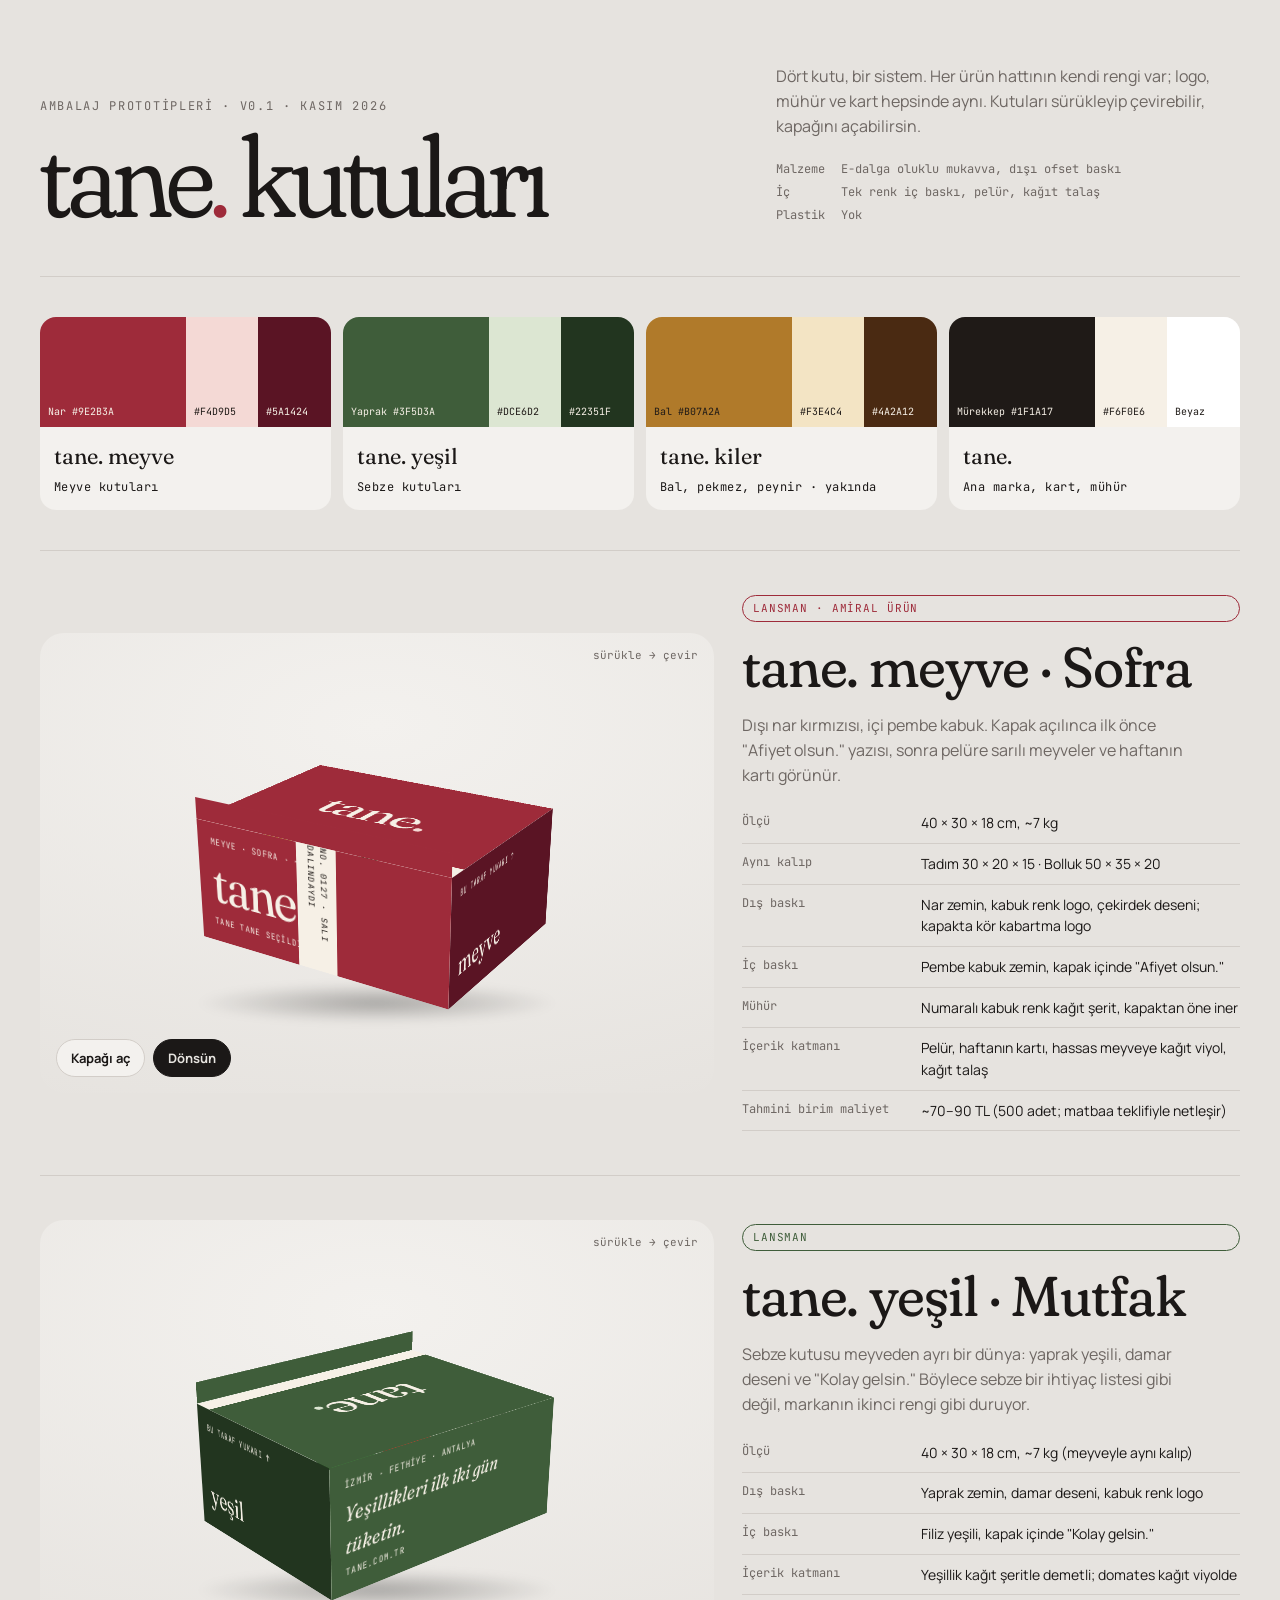
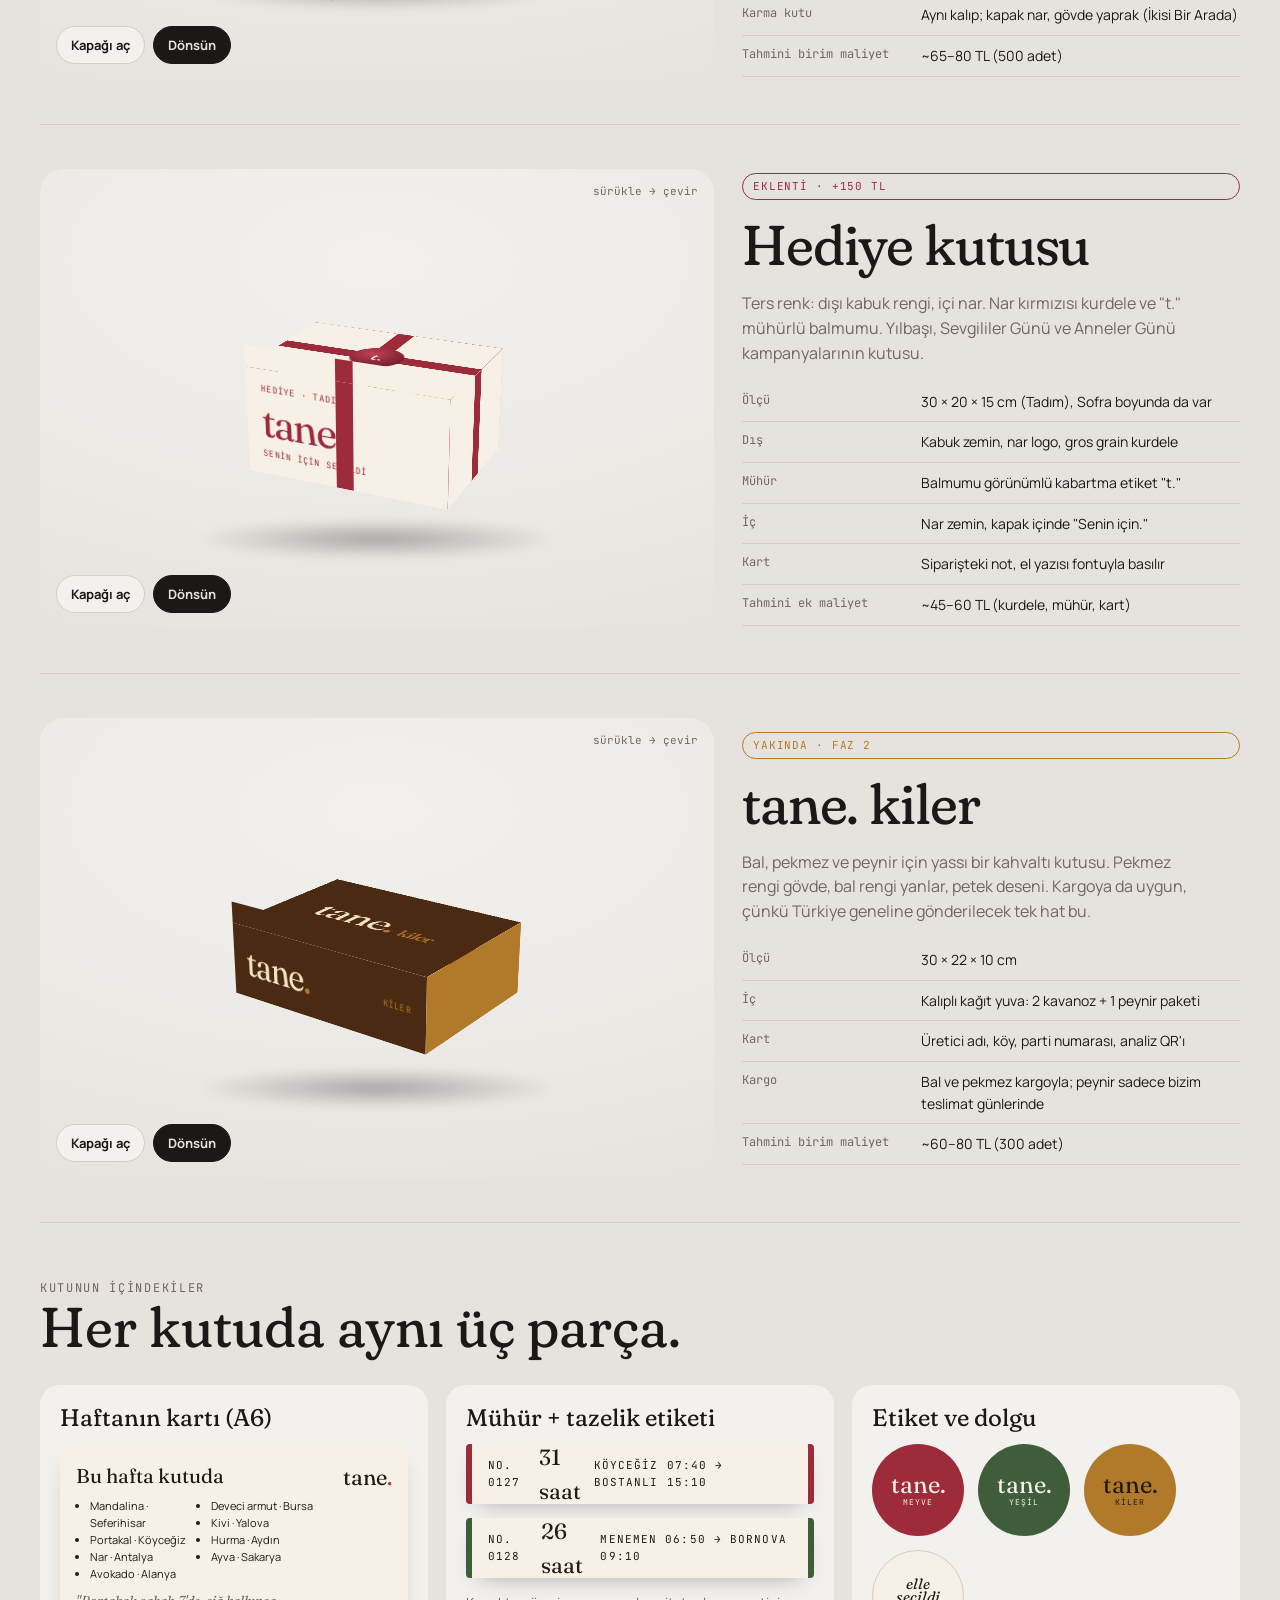
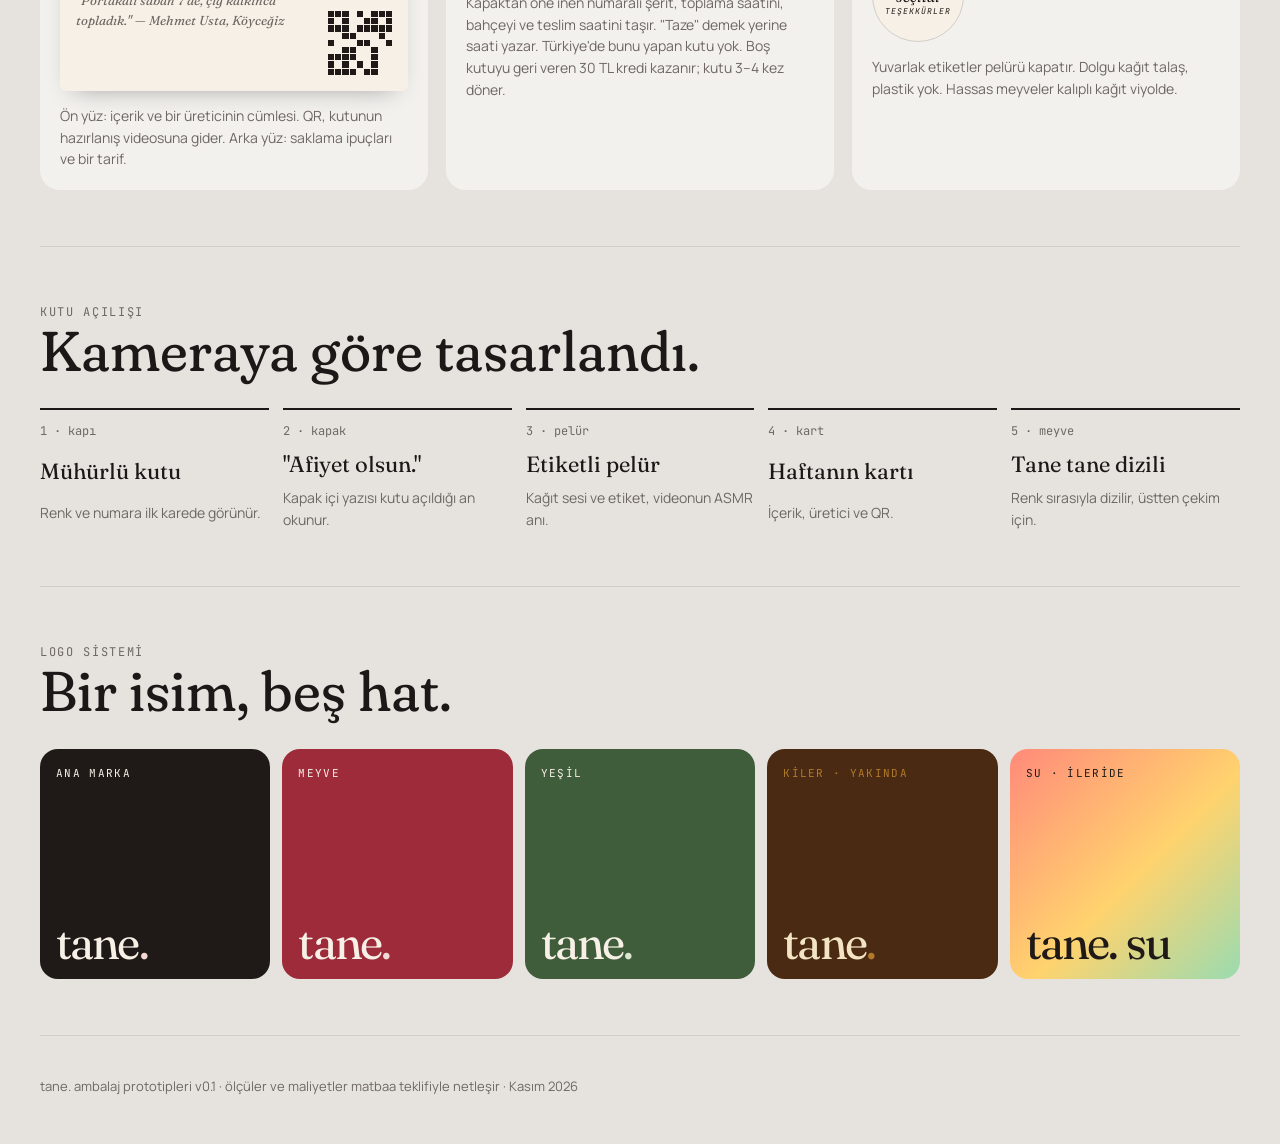
==== kutular/index.html @ 85bb4f43 "tane. sitesi, kutu prototipleri ve yayın rehberi - index.html: hazır kutular, kendi kutunu kur, kişi" ====
<!doctype html>
<html lang="tr">
<head>
<meta charset="utf-8">
<meta name="viewport" content="width=device-width, initial-scale=1, viewport-fit=cover">
<title>tane. Kutu Prototipleri</title>
<meta name="claude:viewport-fit-sides" content="cover">
<link rel="preconnect" href="https://fonts.googleapis.com">
<link rel="preconnect" href="https://fonts.gstatic.com" crossorigin>
<link rel="stylesheet" href="https://fonts.googleapis.com/css2?family=Fraunces:ital,opsz,wght,SOFT@0,9..144,300..700,0..100;1,9..144,300..700,0..100&family=Manrope:wght@400;500;600;700&family=JetBrains+Mono:wght@400;600&display=swap">
<style>
/* Layout: a packaging studio wall. Each box sits on its own plinth in 3D, specs beside it like a production sheet. */
:root{
  --bg:#E6E3DF; --panel:#F3F1EE; --fg:#1B1817; --mute:#6E6763; --line:#D2CDC8;
  --display:"Fraunces", Georgia, serif; --body:"Manrope", system-ui, sans-serif; --mono:"JetBrains Mono", ui-monospace, Menlo, monospace;
  /* brand lines (print colours stay fixed in both themes) */
  --nar:#9E2B3A; --nar-in:#F4D9D5; --nar-deep:#5A1424;
  --yaprak:#3F5D3A; --yaprak-in:#DCE6D2; --yaprak-deep:#22351F;
  --bal:#B07A2A; --bal-in:#F3E4C4; --pekmez:#4A2A12;
  --kabuk:#F6F0E6; --murekkep:#1F1A17;
}
@media (prefers-color-scheme:dark){:root:not([data-theme="light"]){--bg:#151312;--panel:#1E1B1A;--fg:#EEE9E4;--mute:#A39B95;--line:#33302D;color-scheme:dark}}
:root[data-theme="dark"]{--bg:#151312;--panel:#1E1B1A;--fg:#EEE9E4;--mute:#A39B95;--line:#33302D;color-scheme:dark}
*{box-sizing:border-box}
body{background:var(--bg);color:var(--fg);font-family:var(--body);line-height:1.55;font-size:16px}
.wrap{max-width:1240px;margin:0 auto;padding-left:max(20px,env(safe-area-inset-left,0px));padding-right:max(20px,env(safe-area-inset-right,0px))}
h1,h2,h3{font-family:var(--display);font-weight:400;margin:0;line-height:1.05;text-wrap:balance;font-variation-settings:"SOFT" 100}
p{margin:0}
.mono{font-family:var(--mono);font-size:12px;letter-spacing:.04em}
.eyebrow{font-family:var(--mono);font-size:12px;letter-spacing:.14em;text-transform:uppercase;color:var(--mute)}
button{font:inherit;color:inherit;cursor:pointer}
:focus-visible{outline:2px solid var(--fg);outline-offset:3px;border-radius:6px}

header.intro{padding-block:56px 40px;display:grid;grid-template-columns:1.2fr .8fr;gap:40px;align-items:end;border-bottom:1px solid var(--line)}
@media(max-width:860px){header.intro{grid-template-columns:1fr}}
header.intro h1{font-size:clamp(56px,9vw,128px);letter-spacing:-.045em;font-weight:350}
header.intro h1 i{font-style:normal;color:var(--nar)}
header.intro .meta{display:grid;gap:10px;color:var(--mute)}
.sheet{display:grid;grid-template-columns:auto 1fr;gap:4px 16px;font-family:var(--mono);font-size:12px}
.sheet dt{color:var(--mute)} .sheet dd{margin:0}

/* palette */
.palette{display:grid;grid-template-columns:repeat(4,1fr);gap:12px;padding-block:40px}
@media(max-width:860px){.palette{grid-template-columns:1fr 1fr}}
.sw{border-radius:16px;overflow:hidden;background:var(--panel)}
.sw .chips{display:grid;grid-template-columns:2fr 1fr 1fr;height:110px}
.sw .chips span{display:flex;align-items:end;padding:8px;font-family:var(--mono);font-size:10px}
.sw .cap{padding:12px 14px}
.sw .cap b{font-family:var(--display);font-size:22px;font-weight:400;display:block}

/* product rows */
.proto{display:grid;grid-template-columns:1.15fr .85fr;gap:28px;padding-block:44px;border-top:1px solid var(--line);align-items:center}
@media(max-width:920px){.proto{grid-template-columns:1fr}}
.stage{position:relative;height:460px;border-radius:24px;background:radial-gradient(120% 90% at 50% 20%,var(--panel),var(--bg));overflow:hidden;touch-action:pan-y;cursor:grab;user-select:none}
.stage:active{cursor:grabbing}
.stage .floor{position:absolute;left:50%;bottom:70px;width:360px;max-width:80%;height:40px;transform:translateX(-50%);background:radial-gradient(closest-side,rgba(0,0,0,.28),transparent);filter:blur(4px)}
.scene{position:absolute;inset:0;perspective:1100px;display:grid;place-items:center}
.ctrl{position:absolute;left:16px;bottom:16px;display:flex;gap:8px;flex-wrap:wrap;right:16px}
.ctrl button{border:1px solid var(--line);background:var(--panel);border-radius:999px;padding:8px 14px;font-weight:700;font-size:13px}
.ctrl button[aria-pressed="true"]{background:var(--fg);color:var(--bg);border-color:var(--fg)}
.hint{position:absolute;right:16px;top:14px;font-family:var(--mono);font-size:11px;color:var(--mute)}

/* 3D box */
.b3{--W:280px;--H:126px;--D:210px;--ry:-32deg;--rx:-22deg;--open:0deg;
  position:relative;width:0;height:0;transform-style:preserve-3d;transform:translateY(10px) rotateX(var(--rx)) rotateY(var(--ry));transition:transform .2s}
.b3.spin{animation:spin 18s linear infinite}
@keyframes spin{from{transform:translateY(10px) rotateX(var(--rx)) rotateY(var(--ry))}to{transform:translateY(10px) rotateX(var(--rx)) rotateY(calc(var(--ry) + 360deg))}}
.f{position:absolute;left:0;top:0;backface-visibility:hidden}
.front,.back{width:var(--W);height:var(--H);margin:calc(var(--H)/-2) 0 0 calc(var(--W)/-2)}
.left,.right{width:var(--D);height:var(--H);margin:calc(var(--H)/-2) 0 0 calc(var(--D)/-2)}
.bottom,.topf,.tissue{width:var(--W);height:var(--D);margin:calc(var(--D)/-2) 0 0 calc(var(--W)/-2)}
.front{transform:translateZ(calc(var(--D)/2))}
.back{transform:rotateY(180deg) translateZ(calc(var(--D)/2))}
.right{transform:rotateY(90deg) translateZ(calc(var(--W)/2))}
.left{transform:rotateY(-90deg) translateZ(calc(var(--W)/2))}
.bottom{transform:rotateX(-90deg) translateZ(calc(var(--H)/2))}
/* inner walls */
.in.front{transform:rotateY(180deg) translateZ(calc(var(--D)/-2 + 1px))}
.in.back{transform:translateZ(calc(var(--D)/-2 + 1px))}
.in.right{transform:rotateY(-90deg) translateZ(calc(var(--W)/-2 + 1px))}
.in.left{transform:rotateY(90deg) translateZ(calc(var(--W)/-2 + 1px))}
.in.bottom{transform:rotateX(90deg) translateZ(calc(var(--H)/-2 + 1px))}
.tissue{transform:rotateX(90deg) translateZ(calc(var(--H)/2 - 26px));transform-style:preserve-3d}
/* lid hinged at back edge */
.lidpos{position:absolute;left:0;top:0;transform-style:preserve-3d;transform:translateY(calc(var(--H)/-2)) translateZ(calc(var(--D)/-2))}
.lid{position:absolute;left:0;top:0;width:var(--W);height:var(--D);margin-left:calc(var(--W)/-2);transform-origin:50% 0;transform:rotateX(calc(90deg - var(--open)));transform-style:preserve-3d;transition:transform 1.1s cubic-bezier(.6,0,.2,1)}
.lid .out,.lid .inn{position:absolute;inset:0;backface-visibility:hidden}
.lid .inn{transform:rotateX(180deg)}
.lid .lip{position:absolute;left:0;right:0;bottom:0;height:22px;transform-origin:50% 100%;transform:rotateX(-90deg)}
.b3.open{--open:-118deg}

/* prints */
.print{display:flex;flex-direction:column;justify-content:space-between;padding:14px 16px;font-family:var(--display)}
.seeds{background-image:radial-gradient(circle at 2px 2px,rgba(255,255,255,.14) 1.2px,transparent 1.6px);background-size:18px 18px}
.veins{background-image:repeating-linear-gradient(135deg,rgba(255,255,255,.08) 0 2px,transparent 2px 16px)}
.comb{background-image:radial-gradient(circle at 50% 50%,rgba(255,255,255,.10) 30%,transparent 32%);background-size:16px 14px}
.logo-xl{font-size:56px;letter-spacing:-.04em;line-height:.9}
.logo-xl i{font-style:normal}
.small{font-family:var(--mono);font-size:9px;letter-spacing:.14em;text-transform:uppercase}
.band{position:absolute;top:0;bottom:0;left:50%;width:44px;margin-left:-22px;background:var(--kabuk);color:var(--murekkep);display:flex;align-items:center;justify-content:center;writing-mode:vertical-rl;font-family:var(--mono);font-size:9px;letter-spacing:.14em;text-transform:uppercase}
.ribbon-v{position:absolute;top:0;bottom:0;left:50%;width:18px;margin-left:-9px;background:var(--nar)}
.ribbon-h{position:absolute;left:0;right:0;top:50%;height:18px;margin-top:-9px;background:var(--nar)}
.wax{position:absolute;left:50%;top:50%;width:54px;height:54px;margin:-27px 0 0 -27px;border-radius:50%;background:radial-gradient(circle at 35% 35%,#C24152,var(--nar-deep));color:var(--kabuk);display:grid;place-items:center;font-family:var(--display);font-size:22px;box-shadow:0 2px 0 rgba(0,0,0,.25)}

/* tissue contents */
.tissue .paper{position:absolute;inset:0;border-radius:4px}
.tissue .card{position:absolute;left:10px;top:10px;width:96px;height:68px;background:var(--kabuk);border-radius:3px;box-shadow:0 2px 6px rgba(0,0,0,.18);font-family:var(--display);font-size:13px;padding:8px;color:var(--murekkep);transform:rotate(-4deg)}
.tissue .card small{display:block;font-family:var(--mono);font-size:7px;letter-spacing:.1em;text-transform:uppercase;margin-top:4px;color:#6E6763}
.tissue .fr{position:absolute;border-radius:50%;box-shadow:inset -6px -8px 0 rgba(0,0,0,.18),0 4px 6px rgba(0,0,0,.2)}

/* spec */
.spec{display:grid;gap:16px}
.spec h2{font-size:clamp(36px,4.6vw,56px);letter-spacing:-.02em}
.spec .tagline{color:var(--mute);max-width:460px}
table{width:100%;border-collapse:collapse;font-size:14px}
td{padding:9px 0;border-bottom:1px solid var(--line);vertical-align:top}
td:first-child{font-family:var(--mono);font-size:12px;color:var(--mute);width:36%;padding-right:14px}
.pill{display:inline-block;border-radius:999px;padding:4px 10px;font-family:var(--mono);font-size:11px;letter-spacing:.08em;text-transform:uppercase;border:1px solid currentColor}
.dots{display:flex;gap:6px}.dots i{width:18px;height:18px;border-radius:50%;border:1px solid var(--line)}

/* details */
.details{padding-block:56px;border-top:1px solid var(--line)}
.dgrid{display:grid;grid-template-columns:repeat(3,1fr);gap:18px;margin-top:28px}
@media(max-width:920px){.dgrid{grid-template-columns:minmax(0,1fr)}}
@media(max-width:560px){.a6{aspect-ratio:auto}.a6 ul{columns:1}}
.dcard{grid-template-columns:minmax(0,1fr);background:var(--panel);border-radius:20px;padding:20px;display:grid;gap:14px;align-content:start;min-width:0}
.dcard h3{font-size:24px}
.dcard p{color:var(--mute);font-size:14px}
.a6{aspect-ratio:148/105;border-radius:6px;background:var(--kabuk);color:var(--murekkep);padding:16px;display:grid;grid-template-columns:minmax(0,1fr) auto;gap:10px;box-shadow:0 10px 24px -14px rgba(0,0,0,.4);font-size:11px;max-width:100%}
.a6 h4{font-family:var(--display);font-weight:400;font-size:20px;margin:0 0 6px}
.a6 ul{margin:0;padding-left:14px;columns:2;column-gap:14px}
.qr{width:64px;height:64px;display:grid;grid-template-columns:repeat(9,1fr);gap:1px}
.qr i{background:var(--murekkep)}.qr i.o{background:transparent}
.seal{height:60px;border-radius:4px;background:var(--kabuk);color:var(--murekkep);display:flex;align-items:center;justify-content:space-between;padding:0 16px;font-family:var(--mono);font-size:11px;letter-spacing:.1em;text-transform:uppercase;box-shadow:0 10px 24px -14px rgba(0,0,0,.4);border-left:6px solid var(--nar);border-right:6px solid var(--nar)}
.seal b{font-family:var(--display);font-size:22px;letter-spacing:0;text-transform:none;font-weight:400}
.stickers{display:flex;gap:14px;flex-wrap:wrap}
.st{width:92px;height:92px;border-radius:50%;display:grid;place-items:center;text-align:center;font-family:var(--display);font-size:24px;line-height:.9}
.st small{display:block;font-family:var(--mono);font-size:8px;letter-spacing:.12em;text-transform:uppercase;margin-top:4px}

.steps{display:grid;grid-template-columns:repeat(5,1fr);gap:14px;margin-top:28px}
@media(max-width:920px){.steps{grid-template-columns:1fr 1fr}}
.step{border-top:2px solid var(--fg);padding-top:12px;display:grid;gap:6px}
.step b{font-family:var(--display);font-size:22px;font-weight:400}
.step span{font-family:var(--mono);font-size:12px;color:var(--mute)}
.step p{font-size:14px;color:var(--mute)}

.lockups{display:grid;grid-template-columns:repeat(5,1fr);gap:12px;margin-top:28px}
@media(max-width:920px){.lockups{grid-template-columns:1fr 1fr}}
.lk{aspect-ratio:1;border-radius:18px;display:flex;flex-direction:column;justify-content:space-between;padding:16px}
.lk .w{font-family:var(--display);font-size:46px;letter-spacing:-.04em;line-height:.9}
.lk .s{font-family:var(--mono);font-size:11px;letter-spacing:.12em;text-transform:uppercase}
footer{padding-block:40px;border-top:1px solid var(--line);color:var(--mute);font-size:13px}
@media (prefers-reduced-motion:reduce){*{animation:none!important;transition:none!important}}
@media(max-width:560px){.stage{height:380px}.b3{--W:210px!important;--H:96px!important;--D:158px!important}.b3.k{--W:170px!important;--H:58px!important;--D:124px!important}.b3.h{--W:170px!important;--H:86px!important;--D:116px!important}.logo-xl{font-size:40px}}
</style>

</head>
<body>
<div class="wrap">
  <header class="intro">
    <div>
      <p class="eyebrow">Ambalaj prototipleri · v0.1 · Kasım 2026</p>
      <h1>tane<i>.</i> kutuları</h1>
    </div>
    <div class="meta">
      <p>Dört kutu, bir sistem. Her ürün hattının kendi rengi var; logo, mühür ve kart hepsinde aynı. Kutuları sürükleyip çevirebilir, kapağını açabilirsin.</p>
      <dl class="sheet"><dt>Malzeme</dt><dd>E-dalga oluklu mukavva, dışı ofset baskı</dd><dt>İç</dt><dd>Tek renk iç baskı, pelür, kağıt talaş</dd><dt>Plastik</dt><dd>Yok</dd></dl>
    </div>
  </header>

  <section class="palette" aria-label="Renk sistemi">
    <div class="sw"><div class="chips"><span style="background:var(--nar);color:var(--kabuk)">Nar #9E2B3A</span><span style="background:var(--nar-in);color:var(--murekkep)">#F4D9D5</span><span style="background:var(--nar-deep);color:var(--kabuk)">#5A1424</span></div><div class="cap"><b>tane. meyve</b><span class="mono">Meyve kutuları</span></div></div>
    <div class="sw"><div class="chips"><span style="background:var(--yaprak);color:var(--kabuk)">Yaprak #3F5D3A</span><span style="background:var(--yaprak-in);color:var(--murekkep)">#DCE6D2</span><span style="background:var(--yaprak-deep);color:var(--kabuk)">#22351F</span></div><div class="cap"><b>tane. yeşil</b><span class="mono">Sebze kutuları</span></div></div>
    <div class="sw"><div class="chips"><span style="background:var(--bal);color:var(--murekkep)">Bal #B07A2A</span><span style="background:var(--bal-in);color:var(--murekkep)">#F3E4C4</span><span style="background:var(--pekmez);color:var(--kabuk)">#4A2A12</span></div><div class="cap"><b>tane. kiler</b><span class="mono">Bal, pekmez, peynir · yakında</span></div></div>
    <div class="sw"><div class="chips"><span style="background:var(--murekkep);color:var(--kabuk)">Mürekkep #1F1A17</span><span style="background:var(--kabuk);color:var(--murekkep)">#F6F0E6</span><span style="background:#fff;color:var(--murekkep)">Beyaz</span></div><div class="cap"><b>tane.</b><span class="mono">Ana marka, kart, mühür</span></div></div>
  </section>

  <!-- 1 MEYVE -->
  <section class="proto">
    <div class="stage" data-stage>
      <span class="hint">sürükle → çevir</span>
      <div class="floor"></div>
      <div class="scene">
        <div class="b3 spin" style="--W:280px;--H:126px;--D:210px">
          <div class="f front print seeds" style="background:var(--nar);color:var(--kabuk)"><span class="small">meyve · sofra · ~7 kg</span><span class="logo-xl">tane<i style="color:var(--nar-in)">.</i></span><span class="small">tane tane seçildi</span><div class="band">No. 0127 · Salı dalındaydı</div></div>
          <div class="f back print seeds" style="background:var(--nar);color:var(--kabuk)"><span class="small">İzmir · Fethiye · Antalya</span><span style="font-size:20px;font-style:italic">Yemeden önce yıkayın.<br>Serin yerde saklayın.</span><span class="small">tane.com.tr</span></div>
          <div class="f right print seeds" style="background:var(--nar-deep);color:var(--kabuk)"><span class="small">bu taraf yukarı ↑</span><span style="font-size:28px">meyve</span></div>
          <div class="f left print seeds" style="background:var(--nar-deep);color:var(--kabuk)"><span class="small">elle kutulandı</span><span style="font-size:28px">tane.</span></div>
          <div class="f bottom" style="background:var(--nar-deep)"></div>
          <div class="f in front" style="background:var(--nar-in)"></div><div class="f in back" style="background:var(--nar-in)"></div><div class="f in left" style="background:var(--nar-in)"></div><div class="f in right" style="background:var(--nar-in)"></div><div class="f in bottom" style="background:var(--nar-in)"></div>
          <div class="f tissue"><div class="paper" style="background:#FBEDEA;background-image:repeating-linear-gradient(80deg,rgba(158,43,58,.06) 0 3px,transparent 3px 11px)"></div>
            <div class="fr" style="left:120px;top:24px;width:58px;height:58px;background:#B5263A"></div>
            <div class="fr" style="left:186px;top:30px;width:50px;height:50px;background:#E8832A"></div>
            <div class="fr" style="left:140px;top:96px;width:44px;height:62px;background:#3E5A2A;border-radius:50% 50% 46% 46%"></div>
            <div class="fr" style="left:196px;top:100px;width:48px;height:48px;background:#8DB33E;box-shadow:inset 0 0 0 6px #7A5A33"></div>
            <div class="fr" style="left:30px;top:110px;width:52px;height:52px;background:#E7C53D"></div>
            <div class="card">Bu hafta kutuda<small>8 ürün · Seferihisar, Köyceğiz…</small></div></div>
          <div class="lidpos"><div class="lid"><div class="out seeds" style="background:var(--nar);display:grid;place-items:center"><span style="font-family:var(--display);font-size:64px;color:var(--kabuk);letter-spacing:-.04em">tane<span style="color:var(--nar-in)">.</span></span><div class="band" style="writing-mode:horizontal-tb;left:0;right:0;width:auto;margin:0;top:auto;bottom:0;height:22px"></div></div><div class="inn" style="background:var(--nar-in);display:grid;place-items:center;font-family:var(--display);font-style:italic;font-size:22px;color:var(--nar)">Afiyet olsun.</div><div class="lip seeds" style="background:var(--nar)"></div></div></div>
        </div>
      </div>
      <div class="ctrl"><button data-open aria-pressed="false">Kapağı aç</button><button data-spin aria-pressed="true">Dönsün</button></div>
    </div>
    <div class="spec">
      <span class="pill" style="color:var(--nar)">Lansman · amiral ürün</span>
      <h2>tane. meyve · Sofra</h2>
      <p class="tagline">Dışı nar kırmızısı, içi pembe kabuk. Kapak açılınca ilk önce "Afiyet olsun." yazısı, sonra pelüre sarılı meyveler ve haftanın kartı görünür.</p>
      <table>
        <tr><td>Ölçü</td><td>40 × 30 × 18 cm, ~7 kg</td></tr>
        <tr><td>Aynı kalıp</td><td>Tadım 30 × 20 × 15 · Bolluk 50 × 35 × 20</td></tr>
        <tr><td>Dış baskı</td><td>Nar zemin, kabuk renk logo, çekirdek deseni; kapakta kör kabartma logo</td></tr>
        <tr><td>İç baskı</td><td>Pembe kabuk zemin, kapak içinde "Afiyet olsun."</td></tr>
        <tr><td>Mühür</td><td>Numaralı kabuk renk kağıt şerit, kapaktan öne iner</td></tr>
        <tr><td>İçerik katmanı</td><td>Pelür, haftanın kartı, hassas meyveye kağıt viyol, kağıt talaş</td></tr>
        <tr><td>Tahmini birim maliyet</td><td>~70–90 TL (500 adet; matbaa teklifiyle netleşir)</td></tr>
      </table>
    </div>
  </section>

  <!-- 2 YESIL -->
  <section class="proto">
    <div class="stage" data-stage>
      <span class="hint">sürükle → çevir</span>
      <div class="floor"></div>
      <div class="scene">
        <div class="b3 spin" style="--W:280px;--H:126px;--D:210px;--ry:-140deg">
          <div class="f front print veins" style="background:var(--yaprak);color:var(--kabuk)"><span class="small">yeşil · mutfak · ~7 kg</span><span class="logo-xl">tane<i style="color:var(--yaprak-in)">.</i></span><span class="small">tarladan bu haftanın sekizi</span><div class="band">No. 0128 · Salı tarladaydı</div></div>
          <div class="f back print veins" style="background:var(--yaprak);color:var(--kabuk)"><span class="small">İzmir · Fethiye · Antalya</span><span style="font-size:20px;font-style:italic">Yeşillikleri ilk iki gün tüketin.</span><span class="small">tane.com.tr</span></div>
          <div class="f right print veins" style="background:var(--yaprak-deep);color:var(--kabuk)"><span class="small">bu taraf yukarı ↑</span><span style="font-size:28px">yeşil</span></div>
          <div class="f left print veins" style="background:var(--yaprak-deep);color:var(--kabuk)"><span class="small">elle kutulandı</span><span style="font-size:28px">tane.</span></div>
          <div class="f bottom" style="background:var(--yaprak-deep)"></div>
          <div class="f in front" style="background:var(--yaprak-in)"></div><div class="f in back" style="background:var(--yaprak-in)"></div><div class="f in left" style="background:var(--yaprak-in)"></div><div class="f in right" style="background:var(--yaprak-in)"></div><div class="f in bottom" style="background:var(--yaprak-in)"></div>
          <div class="f tissue"><div class="paper" style="background:#EEF3E8;background-image:repeating-linear-gradient(80deg,rgba(63,93,58,.07) 0 3px,transparent 3px 11px)"></div>
            <div class="fr" style="left:120px;top:22px;width:60px;height:52px;background:#D63A2A"></div>
            <div class="fr" style="left:190px;top:26px;width:56px;height:56px;background:#3F7A3A"></div>
            <div class="fr" style="left:130px;top:96px;width:110px;height:22px;border-radius:12px;background:#E8832A"></div>
            <div class="fr" style="left:140px;top:130px;width:90px;height:36px;border-radius:18px;background:#4E9A3A"></div>
            <div class="fr" style="left:28px;top:112px;width:70px;height:50px;border-radius:40% 60% 50% 50%;background:#6FA35A"></div>
            <div class="card">Bu hafta kutuda<small>8 ürün · Kumluca, Menemen…</small></div></div>
          <div class="lidpos"><div class="lid"><div class="out veins" style="background:var(--yaprak);display:grid;place-items:center"><span style="font-family:var(--display);font-size:64px;color:var(--kabuk);letter-spacing:-.04em">tane<span style="color:var(--yaprak-in)">.</span></span><div class="band" style="writing-mode:horizontal-tb;left:0;right:0;width:auto;margin:0;top:auto;bottom:0;height:22px"></div></div><div class="inn" style="background:var(--yaprak-in);display:grid;place-items:center;font-family:var(--display);font-style:italic;font-size:22px;color:var(--yaprak)">Kolay gelsin.</div><div class="lip veins" style="background:var(--yaprak)"></div></div></div>
        </div>
      </div>
      <div class="ctrl"><button data-open aria-pressed="false">Kapağı aç</button><button data-spin aria-pressed="true">Dönsün</button></div>
    </div>
    <div class="spec">
      <span class="pill" style="color:var(--yaprak)">Lansman</span>
      <h2>tane. yeşil · Mutfak</h2>
      <p class="tagline">Sebze kutusu meyveden ayrı bir dünya: yaprak yeşili, damar deseni ve "Kolay gelsin." Böylece sebze bir ihtiyaç listesi gibi değil, markanın ikinci rengi gibi duruyor.</p>
      <table>
        <tr><td>Ölçü</td><td>40 × 30 × 18 cm, ~7 kg (meyveyle aynı kalıp)</td></tr>
        <tr><td>Dış baskı</td><td>Yaprak zemin, damar deseni, kabuk renk logo</td></tr>
        <tr><td>İç baskı</td><td>Filiz yeşili, kapak içinde "Kolay gelsin."</td></tr>
        <tr><td>İçerik katmanı</td><td>Yeşillik kağıt şeritle demetli; domates kağıt viyolde</td></tr>
        <tr><td>Karma kutu</td><td>Aynı kalıp; kapak nar, gövde yaprak (İkisi Bir Arada)</td></tr>
        <tr><td>Tahmini birim maliyet</td><td>~65–80 TL (500 adet)</td></tr>
      </table>
    </div>
  </section>

  <!-- 3 HEDIYE -->
  <section class="proto">
    <div class="stage" data-stage>
      <span class="hint">sürükle → çevir</span>
      <div class="floor"></div>
      <div class="scene">
        <div class="b3 h spin" style="--W:210px;--H:110px;--D:150px;--ry:-24deg">
          <div class="f front print" style="background:var(--kabuk);color:var(--nar)"><span class="small">hediye · tadım</span><span class="logo-xl" style="font-size:44px">tane<i>.</i></span><span class="small">senin için seçildi</span><div class="ribbon-v"></div></div>
          <div class="f back print" style="background:var(--kabuk);color:var(--nar)"><div class="ribbon-v"></div></div>
          <div class="f right print" style="background:var(--kabuk);color:var(--nar)"><div class="ribbon-v"></div></div>
          <div class="f left print" style="background:var(--kabuk);color:var(--nar)"><div class="ribbon-v"></div></div>
          <div class="f bottom" style="background:#E8DFD2"></div>
          <div class="f in front" style="background:var(--nar)"></div><div class="f in back" style="background:var(--nar)"></div><div class="f in left" style="background:var(--nar)"></div><div class="f in right" style="background:var(--nar)"></div><div class="f in bottom" style="background:var(--nar)"></div>
          <div class="f tissue" style="--H:110px"><div class="paper" style="background:#F6E2DE"></div>
            <div class="fr" style="left:110px;top:20px;width:46px;height:46px;background:#B5263A"></div>
            <div class="fr" style="left:150px;top:70px;width:42px;height:42px;background:#E8832A"></div>
            <div class="fr" style="left:96px;top:84px;width:40px;height:40px;background:#8DB33E;box-shadow:inset 0 0 0 5px #7A5A33"></div>
            <div class="card" style="font-style:italic">Yeni evine hoş geldin!<small>el yazısı not kartı</small></div></div>
          <div class="lidpos"><div class="lid"><div class="out" style="background:var(--kabuk)"><div class="ribbon-v"></div><div class="ribbon-h"></div><div class="wax">t.</div></div><div class="inn" style="background:var(--nar);display:grid;place-items:center;font-family:var(--display);font-style:italic;font-size:18px;color:var(--kabuk)">Senin için.</div><div class="lip" style="background:var(--kabuk)"><div class="ribbon-v"></div></div></div></div>
        </div>
      </div>
      <div class="ctrl"><button data-open aria-pressed="false">Kapağı aç</button><button data-spin aria-pressed="true">Dönsün</button></div>
    </div>
    <div class="spec">
      <span class="pill" style="color:var(--nar)">Eklenti · +150 TL</span>
      <h2>Hediye kutusu</h2>
      <p class="tagline">Ters renk: dışı kabuk rengi, içi nar. Nar kırmızısı kurdele ve "t." mühürlü balmumu. Yılbaşı, Sevgililer Günü ve Anneler Günü kampanyalarının kutusu.</p>
      <table>
        <tr><td>Ölçü</td><td>30 × 20 × 15 cm (Tadım), Sofra boyunda da var</td></tr>
        <tr><td>Dış</td><td>Kabuk zemin, nar logo, gros grain kurdele</td></tr>
        <tr><td>Mühür</td><td>Balmumu görünümlü kabartma etiket "t."</td></tr>
        <tr><td>İç</td><td>Nar zemin, kapak içinde "Senin için."</td></tr>
        <tr><td>Kart</td><td>Siparişteki not, el yazısı fontuyla basılır</td></tr>
        <tr><td>Tahmini ek maliyet</td><td>~45–60 TL (kurdele, mühür, kart)</td></tr>
      </table>
    </div>
  </section>

  <!-- 4 KILER -->
  <section class="proto">
    <div class="stage" data-stage>
      <span class="hint">sürükle → çevir</span>
      <div class="floor"></div>
      <div class="scene">
        <div class="b3 k spin" style="--W:230px;--H:76px;--D:168px;--ry:-36deg">
          <div class="f front print comb" style="background:var(--pekmez);color:var(--bal-in);flex-direction:row;align-items:center"><span class="logo-xl" style="font-size:40px">tane<i style="color:var(--bal)">.</i></span><span class="small" style="color:var(--bal)">kiler</span></div>
          <div class="f back print comb" style="background:var(--pekmez);color:var(--bal-in)"><span class="small">süzme bal · pekmez · peynir</span></div>
          <div class="f right comb" style="background:var(--bal)"></div>
          <div class="f left comb" style="background:var(--bal)"></div>
          <div class="f bottom" style="background:var(--pekmez)"></div>
          <div class="f in front" style="background:var(--bal-in)"></div><div class="f in back" style="background:var(--bal-in)"></div><div class="f in left" style="background:var(--bal-in)"></div><div class="f in right" style="background:var(--bal-in)"></div><div class="f in bottom" style="background:var(--bal-in)"></div>
          <div class="f tissue" style="--H:76px"><div class="paper" style="background:#EBD8B0"></div>
            <div class="fr" style="left:110px;top:30px;width:50px;height:50px;background:#D9962F;border-radius:12px"></div>
            <div class="fr" style="left:168px;top:30px;width:50px;height:50px;background:#4A2A12;border-radius:12px"></div>
            <div class="fr" style="left:110px;top:94px;width:108px;height:54px;background:#F6EEDC;border-radius:10px"></div>
            <div class="card">Kiler kartı<small>arıcı · köy · parti no</small></div></div>
          <div class="lidpos"><div class="lid"><div class="out comb" style="background:var(--pekmez);display:grid;place-items:center"><span style="font-family:var(--display);font-size:48px;color:var(--bal-in);letter-spacing:-.04em">tane<span style="color:var(--bal)">.</span> <span style="font-size:22px;color:var(--bal)">kiler</span></span></div><div class="inn" style="background:var(--bal-in);display:grid;place-items:center;font-family:var(--display);font-style:italic;font-size:20px;color:var(--pekmez)">Kahvaltın hazır.</div><div class="lip comb" style="background:var(--pekmez)"></div></div></div>
        </div>
      </div>
      <div class="ctrl"><button data-open aria-pressed="false">Kapağı aç</button><button data-spin aria-pressed="true">Dönsün</button></div>
    </div>
    <div class="spec">
      <span class="pill" style="color:var(--bal)">Yakında · Faz 2</span>
      <h2>tane. kiler</h2>
      <p class="tagline">Bal, pekmez ve peynir için yassı bir kahvaltı kutusu. Pekmez rengi gövde, bal rengi yanlar, petek deseni. Kargoya da uygun, çünkü Türkiye geneline gönderilecek tek hat bu.</p>
      <table>
        <tr><td>Ölçü</td><td>30 × 22 × 10 cm</td></tr>
        <tr><td>İç</td><td>Kalıplı kağıt yuva: 2 kavanoz + 1 peynir paketi</td></tr>
        <tr><td>Kart</td><td>Üretici adı, köy, parti numarası, analiz QR'ı</td></tr>
        <tr><td>Kargo</td><td>Bal ve pekmez kargoyla; peynir sadece bizim teslimat günlerinde</td></tr>
        <tr><td>Tahmini birim maliyet</td><td>~60–80 TL (300 adet)</td></tr>
      </table>
    </div>
  </section>

  <section class="details">
    <p class="eyebrow">Kutunun içindekiler</p>
    <h2 style="font-size:clamp(34px,4.6vw,56px)">Her kutuda aynı üç parça.</h2>
    <div class="dgrid">
      <div class="dcard">
        <h3>Haftanın kartı (A6)</h3>
        <div class="a6"><div><h4>Bu hafta kutuda</h4><ul><li>Mandalina · Seferihisar</li><li>Portakal · Köyceğiz</li><li>Nar · Antalya</li><li>Avokado · Alanya</li><li>Deveci armut · Bursa</li><li>Kivi · Yalova</li><li>Hurma · Aydın</li><li>Ayva · Sakarya</li></ul><p style="margin-top:8px;font-style:italic;font-family:var(--display);font-size:13px">"Portakalı sabah 7'de, çiğ kalkınca topladık." — Mehmet Usta, Köyceğiz</p></div><div style="display:grid;align-content:space-between;justify-items:end"><span style="font-family:var(--display);font-size:22px">tane<span style="color:var(--nar)">.</span></span><div class="qr" id="qr" aria-label="QR yer tutucu"></div></div></div>
        <p>Ön yüz: içerik ve bir üreticinin cümlesi. QR, kutunun hazırlanış videosuna gider. Arka yüz: saklama ipuçları ve bir tarif.</p>
      </div>
      <div class="dcard">
        <h3>Mühür + tazelik etiketi</h3>
        <div class="seal"><span>No. 0127</span><b>31 saat</b><span>Köyceğiz 07:40 → Bostanlı 15:10</span></div>
        <div class="seal" style="border-color:var(--yaprak)"><span>No. 0128</span><b>26 saat</b><span>Menemen 06:50 → Bornova 09:10</span></div>
        <p>Kapaktan öne inen numaralı şerit, toplama saatini, bahçeyi ve teslim saatini taşır. "Taze" demek yerine saati yazar. Türkiye'de bunu yapan kutu yok. Boş kutuyu geri veren 30 TL kredi kazanır; kutu 3–4 kez döner.</p>
      </div>
      <div class="dcard">
        <h3>Etiket ve dolgu</h3>
        <div class="stickers">
          <div class="st" style="background:var(--nar);color:var(--kabuk)"><div>tane.<small>meyve</small></div></div>
          <div class="st" style="background:var(--yaprak);color:var(--kabuk)"><div>tane.<small>yeşil</small></div></div>
          <div class="st" style="background:var(--bal);color:var(--murekkep)"><div>tane.<small>kiler</small></div></div>
          <div class="st" style="background:var(--kabuk);color:var(--murekkep);border:1px solid var(--line)"><div style="font-size:15px;font-style:italic">elle<br>seçildi<small>teşekkürler</small></div></div>
        </div>
        <p>Yuvarlak etiketler pelürü kapatır. Dolgu kağıt talaş, plastik yok. Hassas meyveler kalıplı kağıt viyolde.</p>
      </div>
    </div>
  </section>

  <section class="details">
    <p class="eyebrow">Kutu açılışı</p>
    <h2 style="font-size:clamp(34px,4.6vw,56px)">Kameraya göre tasarlandı.</h2>
    <div class="steps">
      <div class="step"><span>1 · kapı</span><b>Mühürlü kutu</b><p>Renk ve numara ilk karede görünür.</p></div>
      <div class="step"><span>2 · kapak</span><b>"Afiyet olsun."</b><p>Kapak içi yazısı kutu açıldığı an okunur.</p></div>
      <div class="step"><span>3 · pelür</span><b>Etiketli pelür</b><p>Kağıt sesi ve etiket, videonun ASMR anı.</p></div>
      <div class="step"><span>4 · kart</span><b>Haftanın kartı</b><p>İçerik, üretici ve QR.</p></div>
      <div class="step"><span>5 · meyve</span><b>Tane tane dizili</b><p>Renk sırasıyla dizilir, üstten çekim için.</p></div>
    </div>
  </section>

  <section class="details">
    <p class="eyebrow">Logo sistemi</p>
    <h2 style="font-size:clamp(34px,4.6vw,56px)">Bir isim, beş hat.</h2>
    <div class="lockups">
      <div class="lk" style="background:var(--murekkep);color:var(--kabuk)"><span class="s">ana marka</span><span class="w">tane<span style="color:var(--nar-in)">.</span></span></div>
      <div class="lk" style="background:var(--nar);color:var(--kabuk)"><span class="s">meyve</span><span class="w">tane<span style="color:var(--nar-in)">.</span></span></div>
      <div class="lk" style="background:var(--yaprak);color:var(--kabuk)"><span class="s">yeşil</span><span class="w">tane<span style="color:var(--yaprak-in)">.</span></span></div>
      <div class="lk" style="background:var(--pekmez);color:var(--bal-in)"><span class="s" style="color:var(--bal)">kiler · yakında</span><span class="w">tane<span style="color:var(--bal)">.</span></span></div>
      <div class="lk" style="background:linear-gradient(135deg,#FF8A7A,#FFD36E 55%,#9ADBB0);color:var(--murekkep)"><span class="s">su · ileride</span><span class="w">tane<span>.</span> su</span></div>
    </div>
  </section>

  <footer>tane. ambalaj prototipleri v0.1 · ölçüler ve maliyetler matbaa teklifiyle netleşir · Kasım 2026</footer>
</div>

<script>
// QR placeholder pattern (not a real code)
(function(){ const q=document.getElementById('qr'); let s=7; const r=()=> (s=(s*9301+49297)%233280)/233280;
  for(let y=0;y<9;y++)for(let x=0;x<9;x++){ const corner=(x<3&&y<3)||(x>5&&y<3)||(x<3&&y>5); const on=corner?!(x%2===1&&y%2===1&&(x===1||x===7)&&(y===1||y===7))&&!((x===1||x===7)&&(y===1||y===7)):r()>.5; const i=document.createElement('i'); if(!on)i.className='o'; q.appendChild(i);} })();

const reduce = matchMedia('(prefers-reduced-motion: reduce)').matches;
document.querySelectorAll('[data-stage]').forEach(st => {
  const box = st.querySelector('.b3'), bo = st.querySelector('[data-open]'), bs = st.querySelector('[data-spin]');
  let ry = parseFloat(getComputedStyle(box).getPropertyValue('--ry')) || -30, rx = -22, drag = null;
  if (reduce){ box.classList.remove('spin'); bs.setAttribute('aria-pressed','false'); }
  const apply = () => { box.style.setProperty('--ry', ry + 'deg'); box.style.setProperty('--rx', rx + 'deg'); };
  const stopSpin = () => {
    if (!box.classList.contains('spin')) return;
    const m = new DOMMatrixReadOnly(getComputedStyle(box).transform);
    ry = Math.atan2(-m.m13, m.m11) * 180 / Math.PI; box.classList.remove('spin'); bs.setAttribute('aria-pressed','false'); apply();
  };
  bo.addEventListener('click', () => { const o = !box.classList.contains('open'); box.classList.toggle('open', o); bo.setAttribute('aria-pressed', o); bo.textContent = o ? 'Kapağı kapat' : 'Kapağı aç';
    if (o){ stopSpin(); rx = -42; apply(); } else { rx = -22; apply(); } });
  bs.addEventListener('click', () => { if (box.classList.contains('spin')) stopSpin(); else { box.style.setProperty('--ry', ry + 'deg'); box.classList.add('spin'); bs.setAttribute('aria-pressed','true'); } });
  st.addEventListener('pointerdown', e => { if (e.target.closest('button')) return; stopSpin(); drag = { x:e.clientX, y:e.clientY, ry, rx }; st.setPointerCapture(e.pointerId); });
  st.addEventListener('pointermove', e => { if (!drag) return; ry = drag.ry + (e.clientX - drag.x) * .5; rx = Math.max(-70, Math.min(-5, drag.rx - (e.clientY - drag.y) * .3)); apply(); });
  st.addEventListener('pointerup', () => drag = null); st.addEventListener('pointercancel', () => drag = null);
});
</script>

</body>
</html>
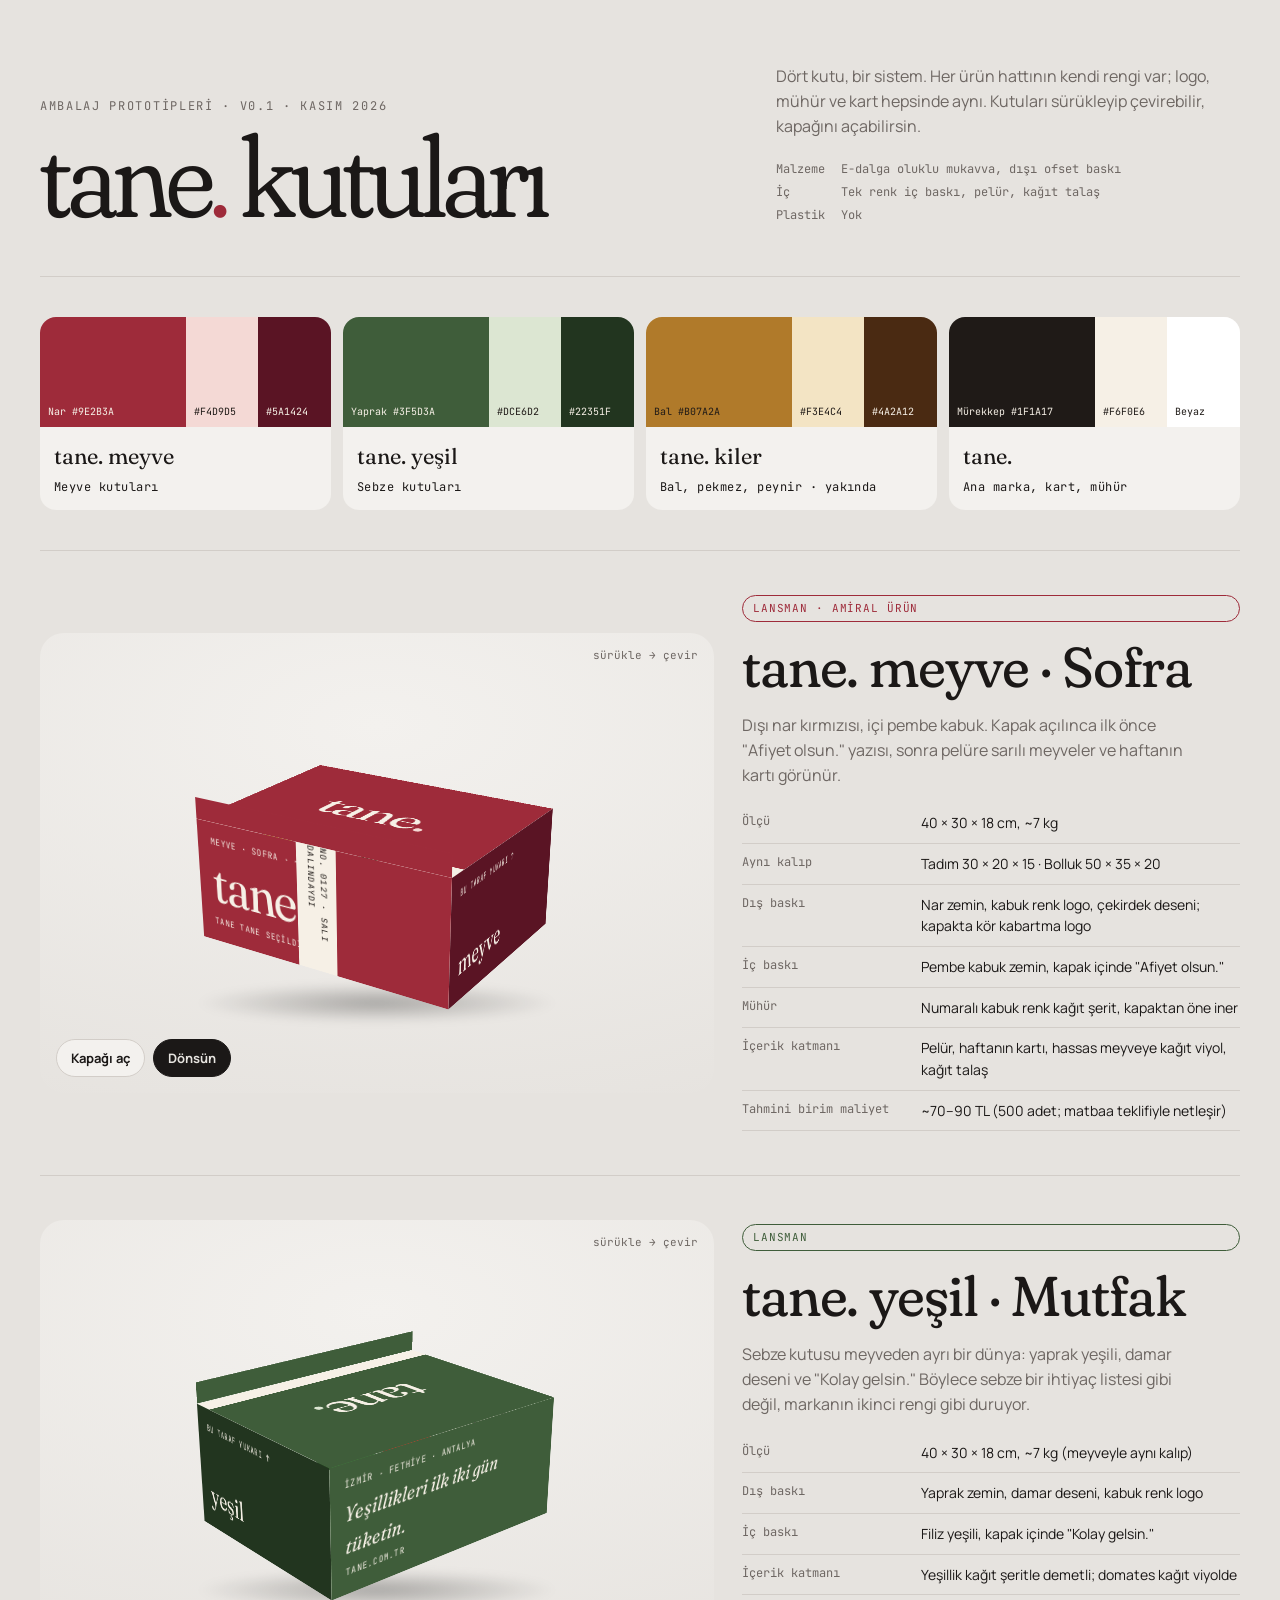
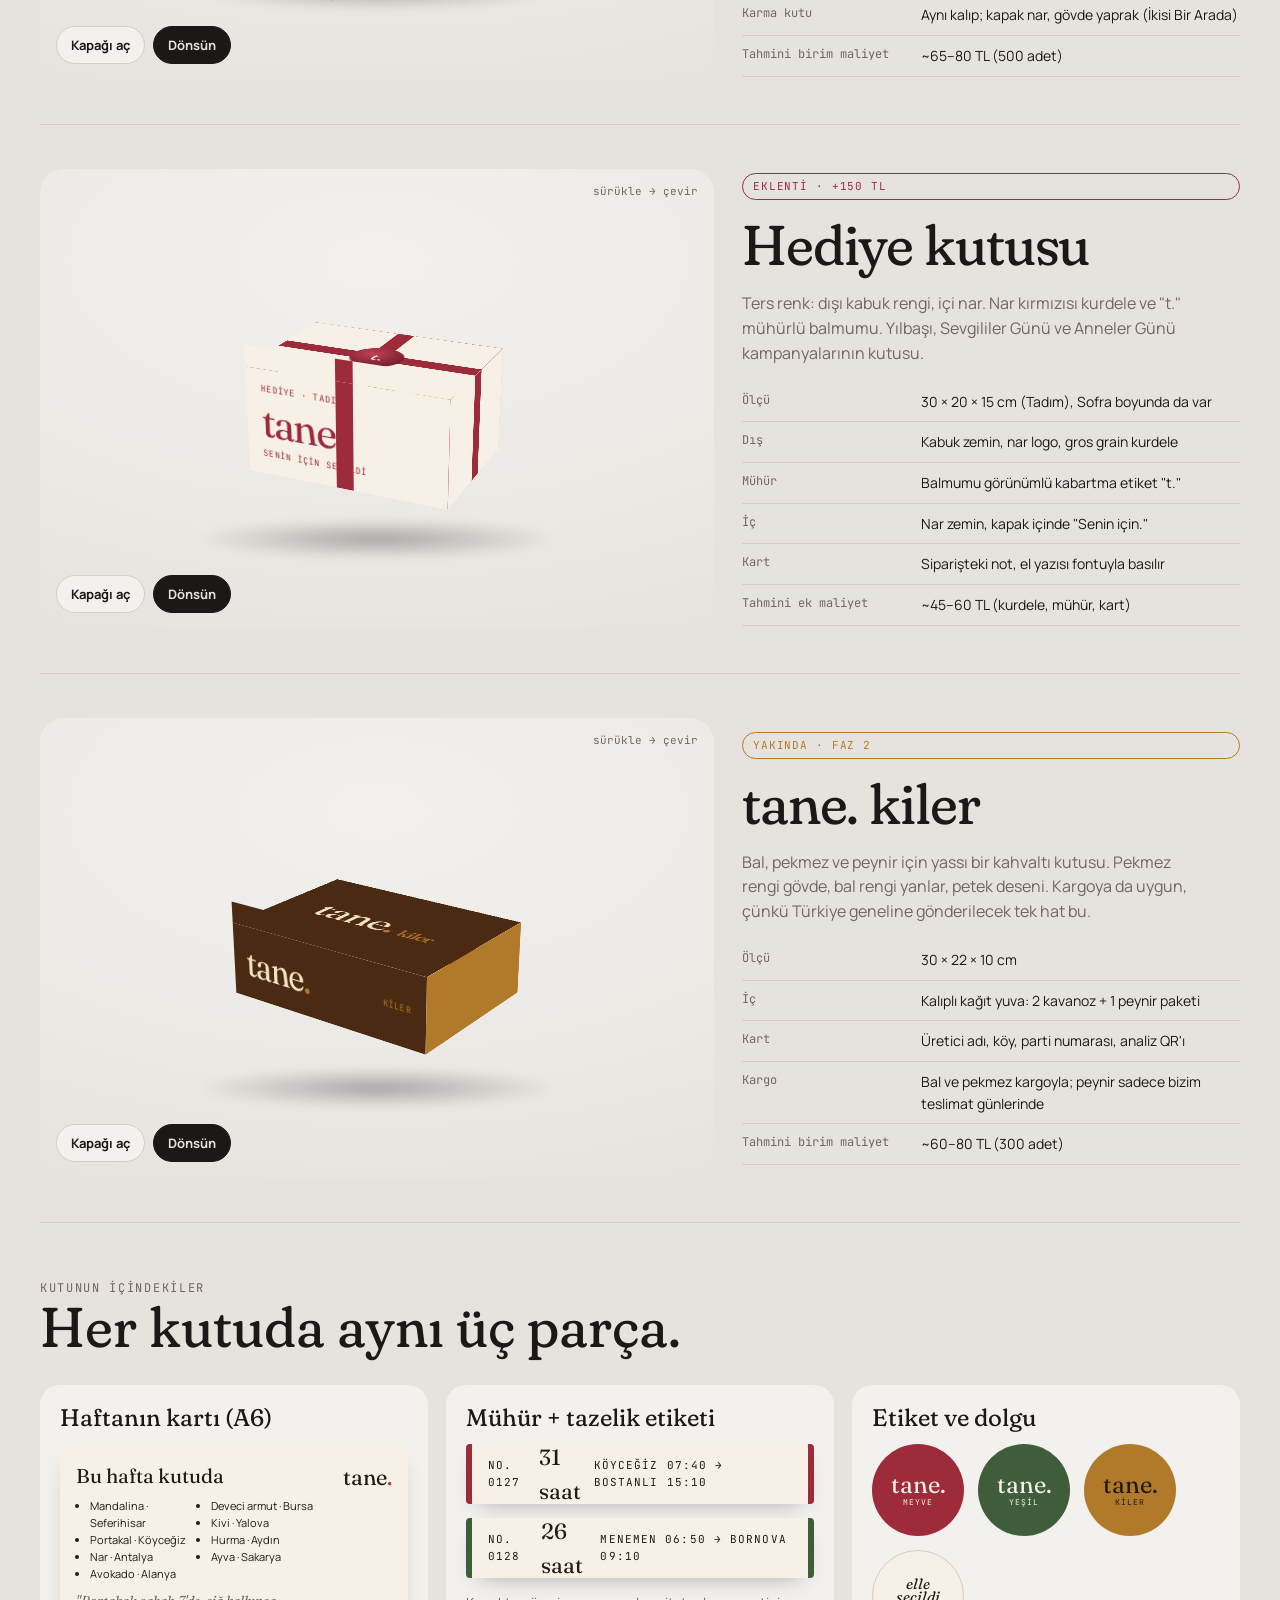
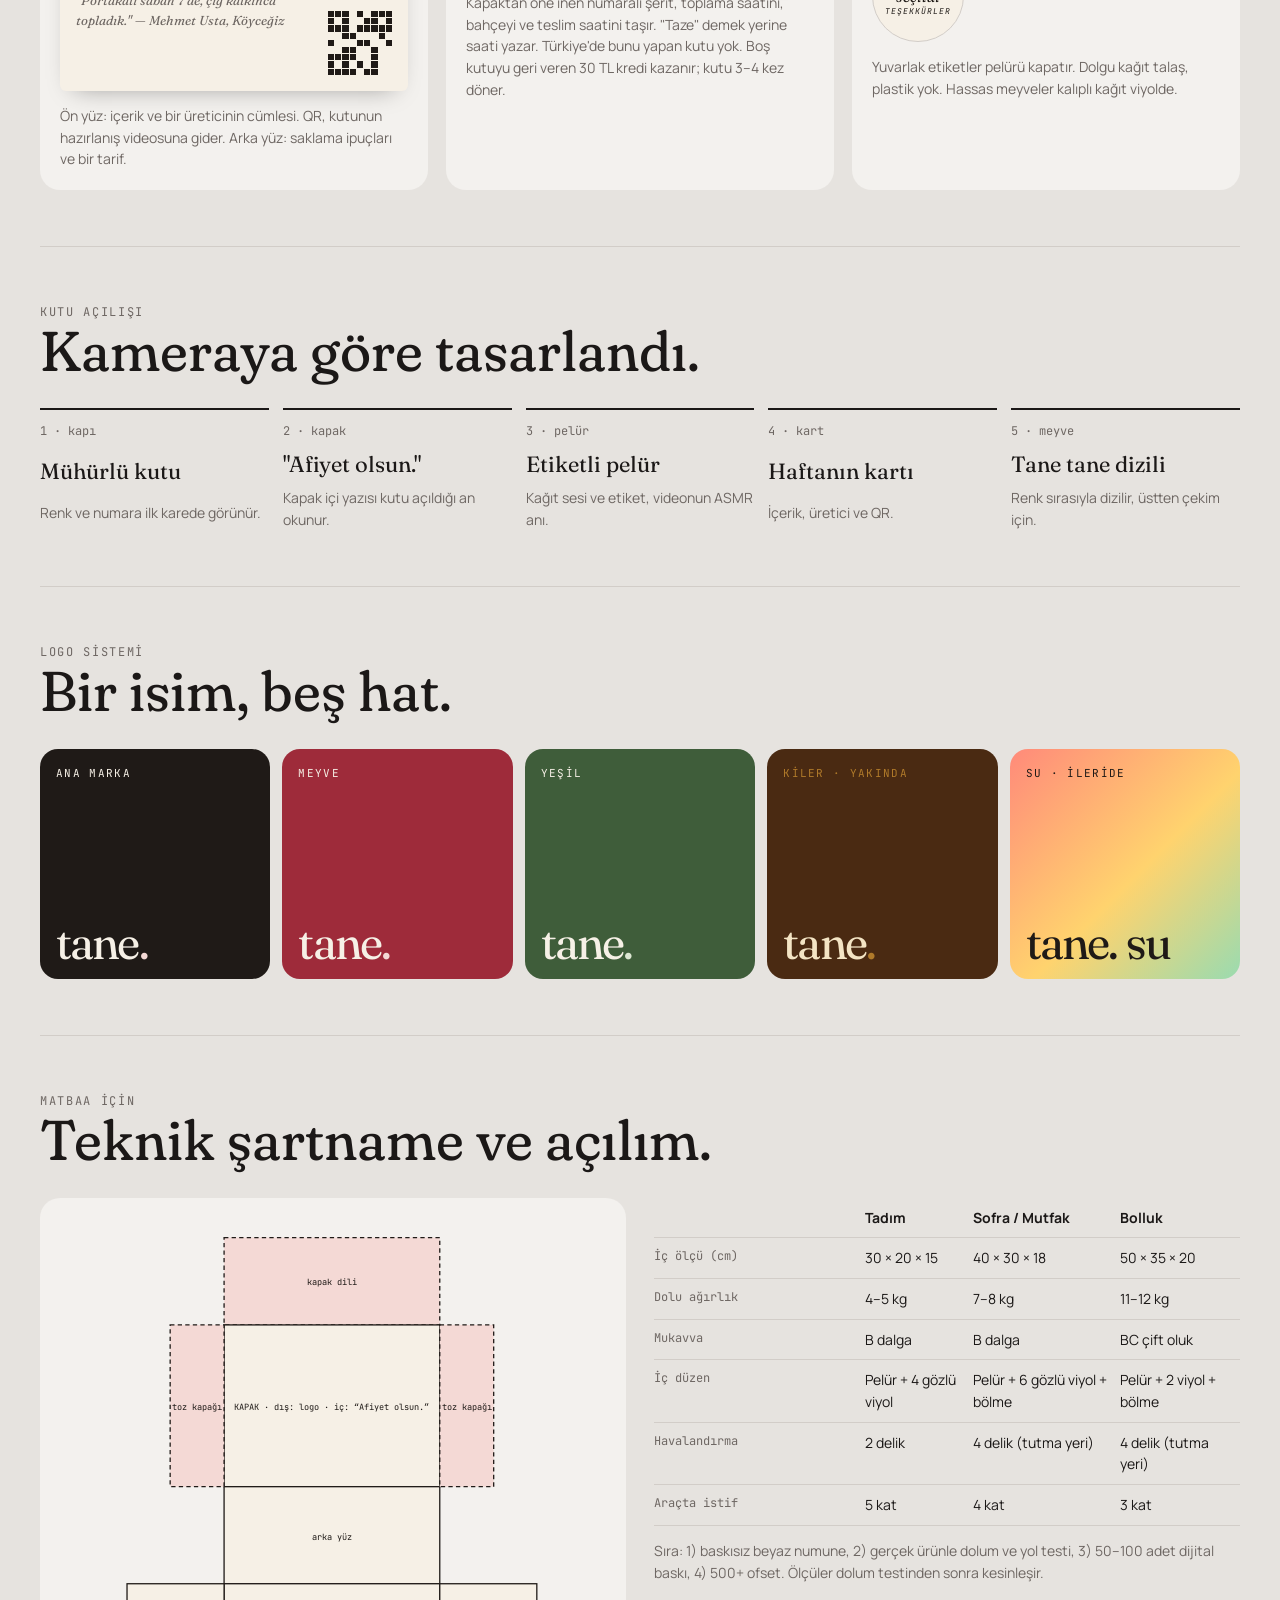
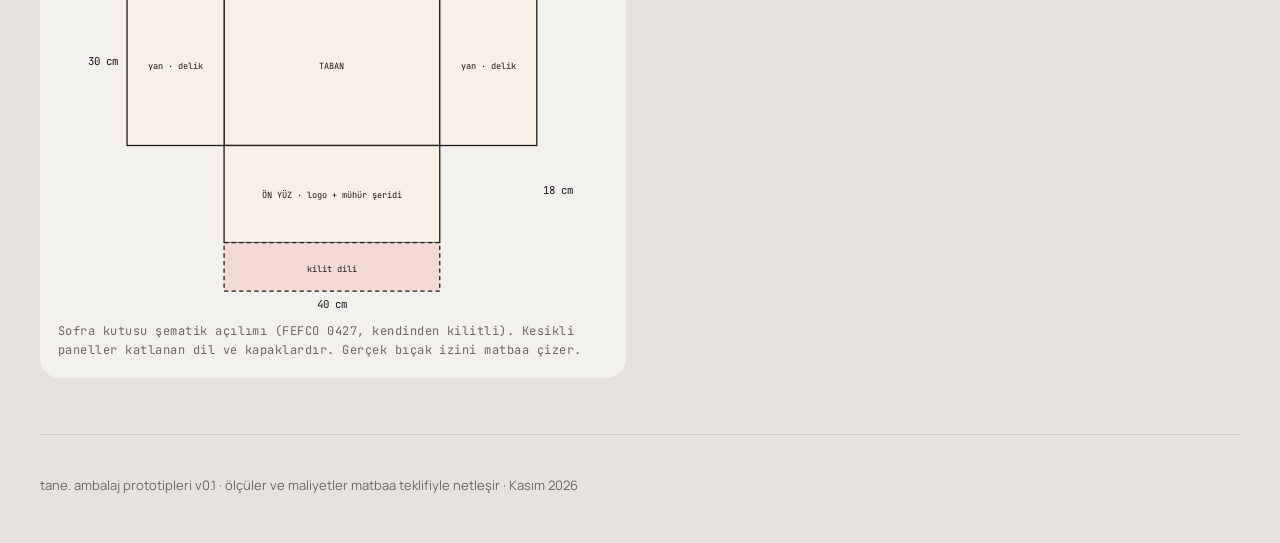
==== commit 4aa68eb4: "Yan ürünler, günlük, okul programı ve kutu şartnamesi - Site: Kutunun yanına bölümü, 1.800 TL hediye" ====
--- a/kutular/index.html
+++ b/kutular/index.html
@@ -383,6 +383,39 @@
     </div>
   </section>
 
+  <section class="details">
+    <p class="eyebrow">Matbaa için</p>
+    <h2 style="font-size:clamp(34px,4.6vw,56px)">Teknik şartname ve açılım.</h2>
+    <style>
+      .tech{display:grid;grid-template-columns:1fr 1fr;gap:28px;margin-top:28px;align-items:start}
+      @media(max-width:920px){.tech{grid-template-columns:minmax(0,1fr)}}
+      .die{background:var(--panel);border-radius:20px;padding:18px;min-width:0}
+      .die svg{width:100%;height:auto;display:block}
+      .die .pn{fill:var(--kabuk);stroke:var(--murekkep);stroke-width:1.2}
+      .die .pn.fl{fill:var(--nar-in);stroke-dasharray:4 3}
+      .die text{font-family:var(--mono);font-size:8px;fill:var(--murekkep)}
+      .die text.dm{fill:var(--fg);font-size:10px}
+      .scroll{overflow-x:auto;min-width:0}
+      .scroll table{min-width:460px}
+      .scroll td{padding-right:12px}
+    </style>
+    <div class="tech">
+      <div class="die"><svg viewBox="-34 0 510 646" role="img" aria-label="Sofra kutusu açılım şeması"><rect x="120" y="20" width="200" height="81" class="pn fl"/><text x="220" y="64" text-anchor="middle">kapak dili</text><rect x="120" y="101" width="200" height="150" class="pn "/><text x="220" y="180" text-anchor="middle">KAPAK · dış: logo · iç: “Afiyet olsun.”</text><rect x="120" y="251" width="200" height="90" class="pn "/><text x="220" y="300" text-anchor="middle">arka yüz</text><rect x="120" y="341" width="200" height="150" class="pn "/><text x="220" y="420" text-anchor="middle">TABAN</text><rect x="30" y="341" width="90" height="150" class="pn "/><text x="75" y="420" text-anchor="middle">yan · delik</text><rect x="320" y="341" width="90" height="150" class="pn "/><text x="365" y="420" text-anchor="middle">yan · delik</text><rect x="70" y="101" width="50" height="150" class="pn fl"/><text x="95" y="180" text-anchor="middle">toz kapağı</text><rect x="320" y="101" width="50" height="150" class="pn fl"/><text x="345" y="180" text-anchor="middle">toz kapağı</text><rect x="120" y="491" width="200" height="90" class="pn "/><text x="220" y="540" text-anchor="middle">ÖN YÜZ · logo + mühür şeridi</text><rect x="120" y="581" width="200" height="45" class="pn fl"/><text x="220" y="608" text-anchor="middle">kilit dili</text><text x="220" y="642" text-anchor="middle" class="dm">40 cm</text><text x="22" y="416" text-anchor="end" class="dm">30 cm</text><text x="416" y="536" class="dm">18 cm</text></svg><p class="mono" style="color:var(--mute);margin-top:10px">Sofra kutusu şematik açılımı (FEFCO 0427, kendinden kilitli). Kesikli paneller katlanan dil ve kapaklardır. Gerçek bıçak izini matbaa çizer.</p></div>
+      <div class="scroll">
+        <table>
+          <tr><td></td><td><b>Tadım</b></td><td><b>Sofra / Mutfak</b></td><td><b>Bolluk</b></td></tr>
+          <tr><td>İç ölçü (cm)</td><td>30 × 20 × 15</td><td>40 × 30 × 18</td><td>50 × 35 × 20</td></tr>
+          <tr><td>Dolu ağırlık</td><td>4–5 kg</td><td>7–8 kg</td><td>11–12 kg</td></tr>
+          <tr><td>Mukavva</td><td>B dalga</td><td>B dalga</td><td>BC çift oluk</td></tr>
+          <tr><td>İç düzen</td><td>Pelür + 4 gözlü viyol</td><td>Pelür + 6 gözlü viyol + bölme</td><td>Pelür + 2 viyol + bölme</td></tr>
+          <tr><td>Havalandırma</td><td>2 delik</td><td>4 delik (tutma yeri)</td><td>4 delik (tutma yeri)</td></tr>
+          <tr><td>Araçta istif</td><td>5 kat</td><td>4 kat</td><td>3 kat</td></tr>
+        </table>
+        <p style="color:var(--mute);font-size:14px;margin-top:14px">Sıra: 1) baskısız beyaz numune, 2) gerçek ürünle dolum ve yol testi, 3) 50–100 adet dijital baskı, 4) 500+ ofset. Ölçüler dolum testinden sonra kesinleşir.</p>
+      </div>
+    </div>
+  </section>
+
   <footer>tane. ambalaj prototipleri v0.1 · ölçüler ve maliyetler matbaa teklifiyle netleşir · Kasım 2026</footer>
 </div>
 
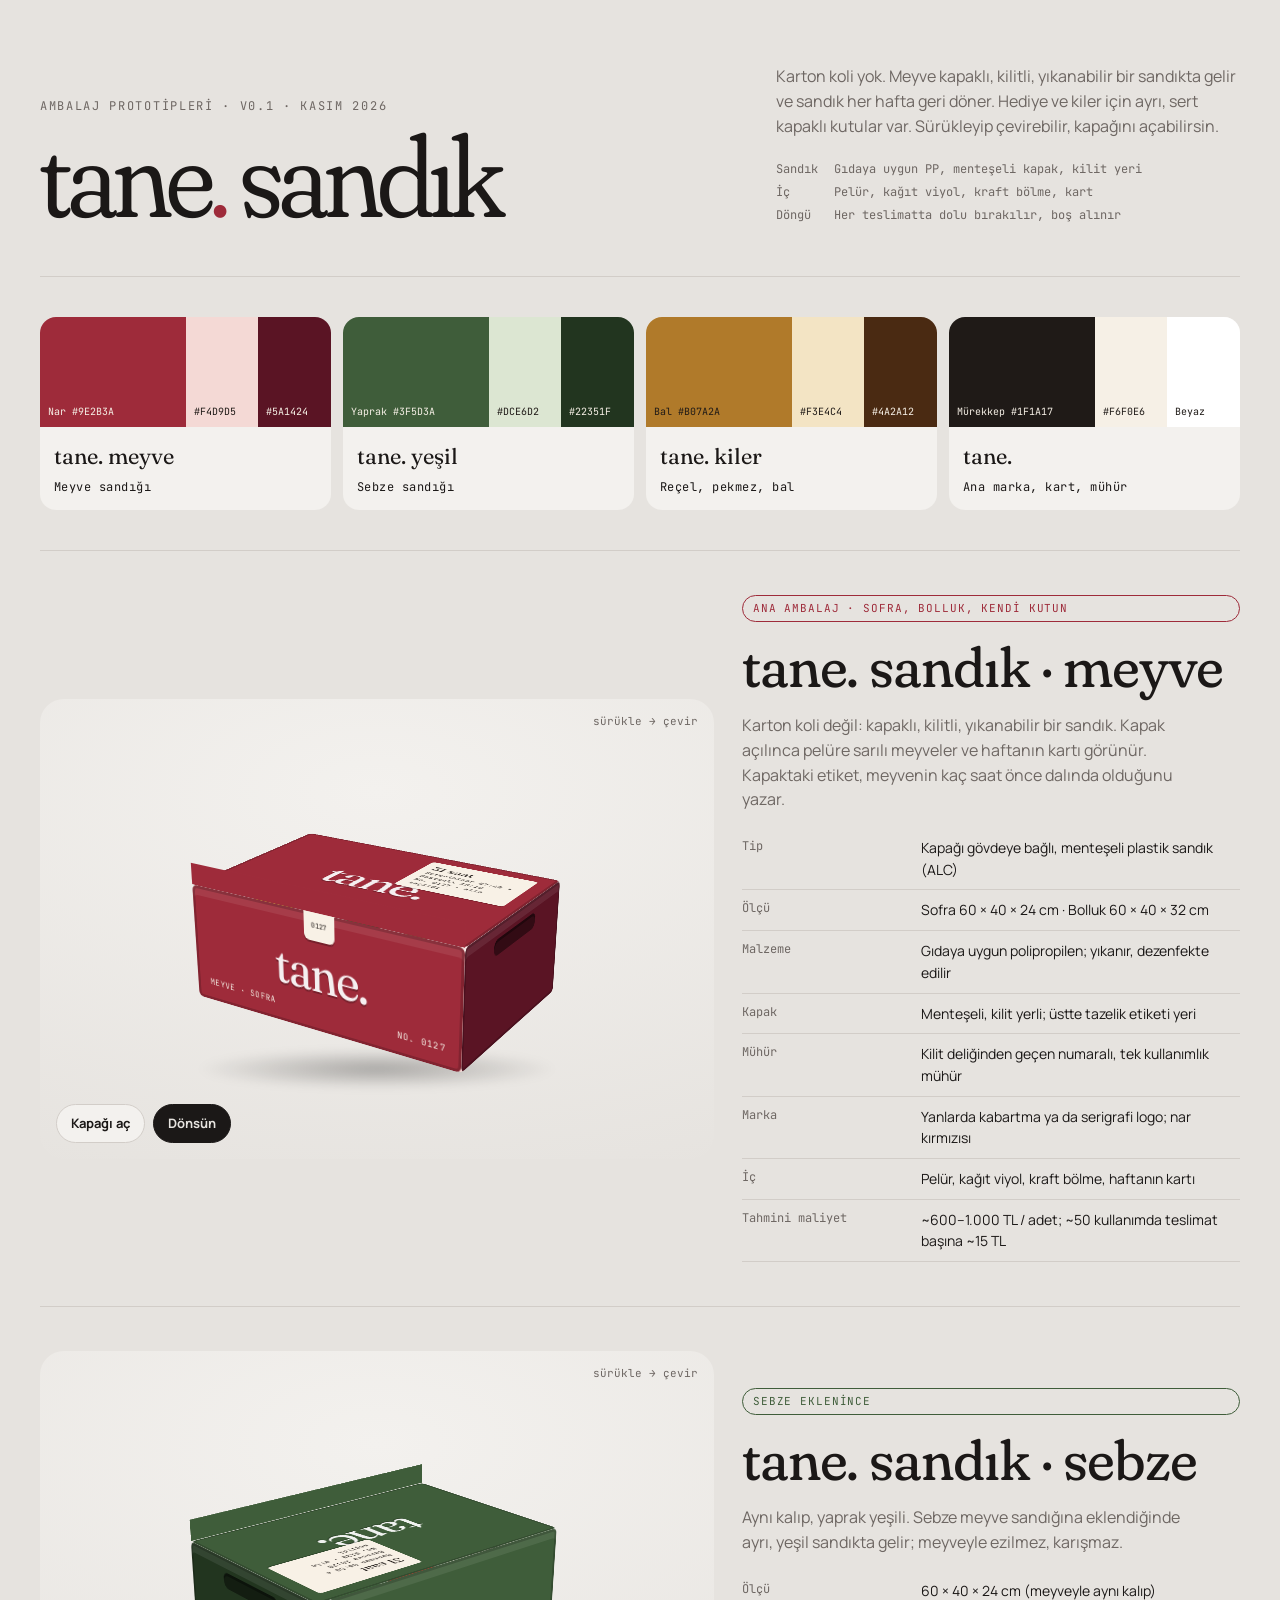
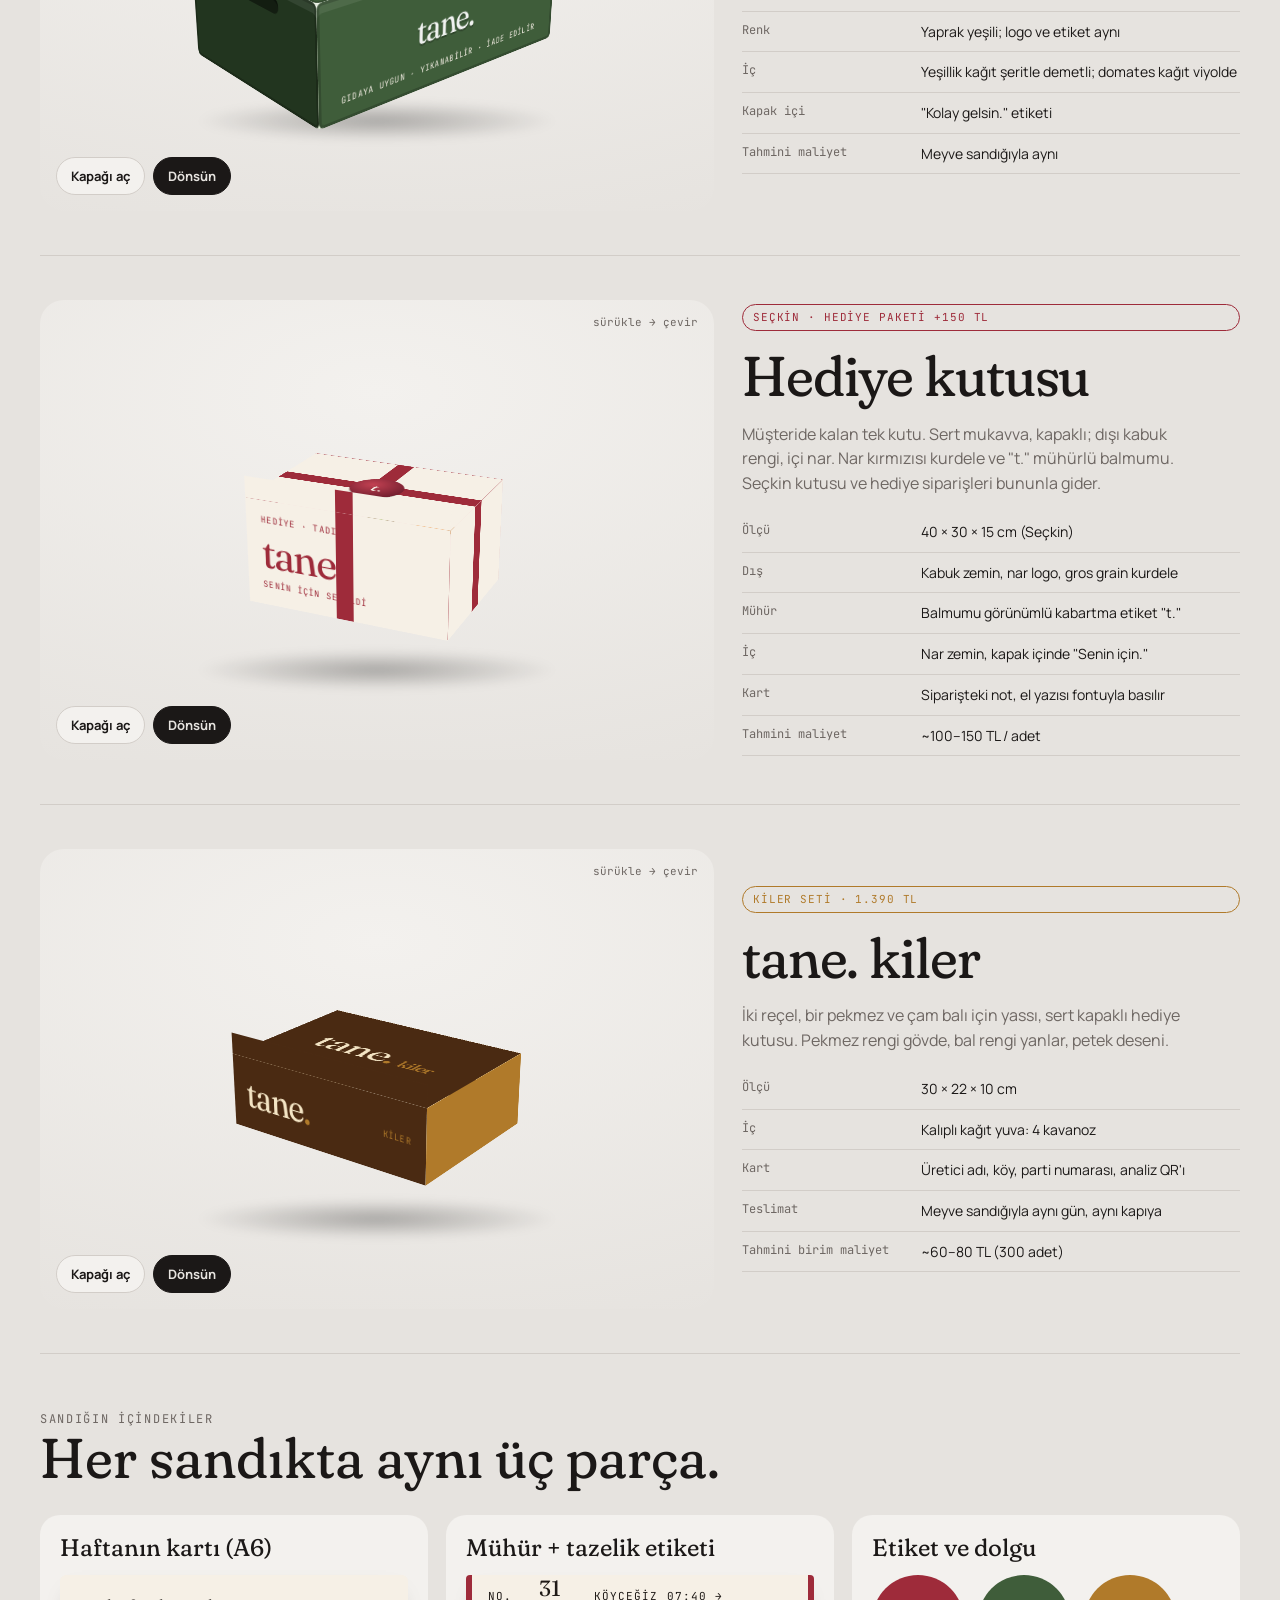
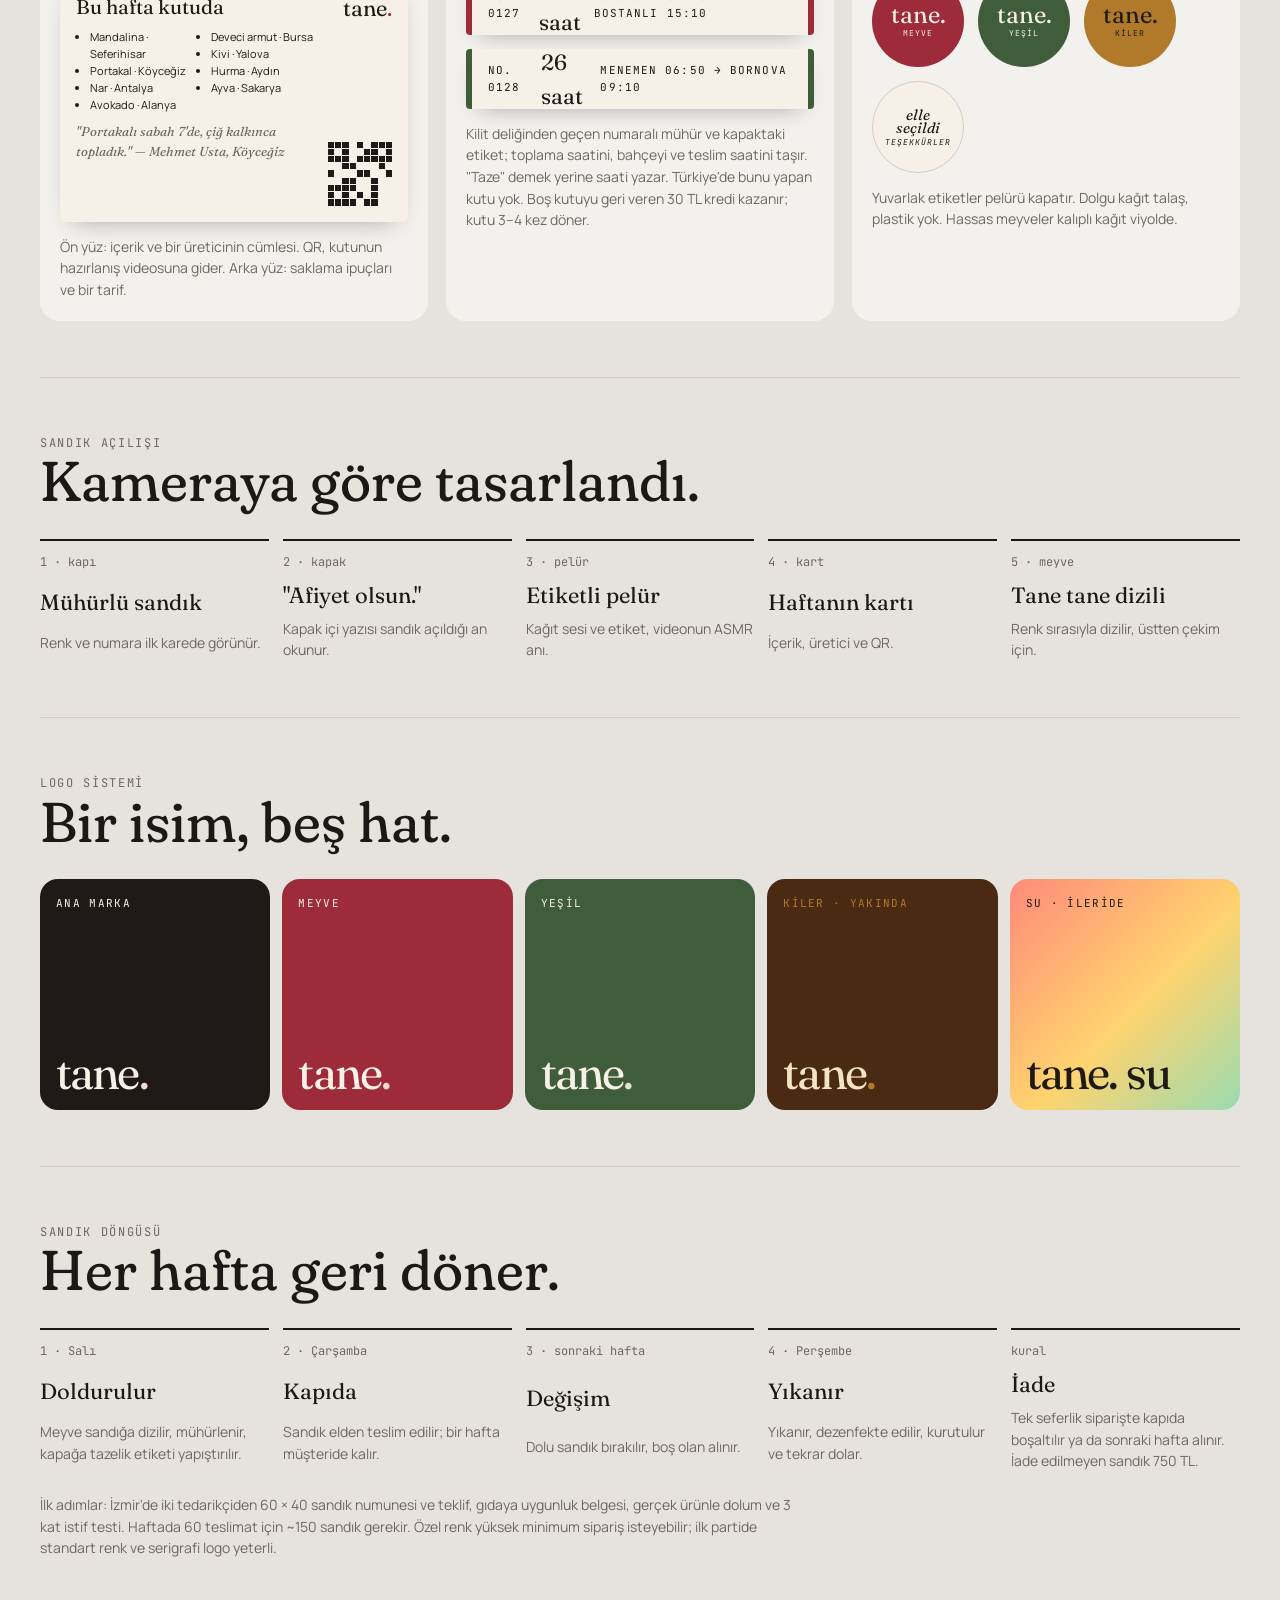
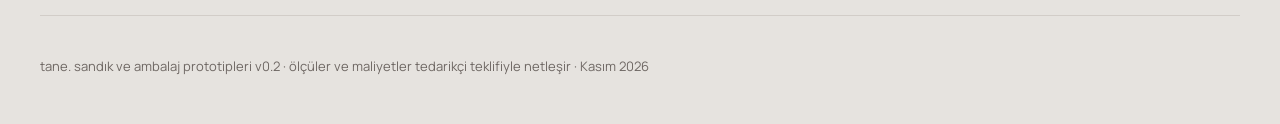
==== commit f8f9e1eb: "Kapaklı sandık modeline geç - Site: meyve kapaklı, mühürlü tane. sandığında gelir; sandık SSS'i ve s" ====
--- a/kutular/index.html
+++ b/kutular/index.html
@@ -92,6 +92,14 @@
 /* prints */
 .print{display:flex;flex-direction:column;justify-content:space-between;padding:14px 16px;font-family:var(--display)}
 .seeds{background-image:radial-gradient(circle at 2px 2px,rgba(255,255,255,.14) 1.2px,transparent 1.6px);background-size:18px 18px}
+.ribs{background-image:repeating-linear-gradient(0deg,rgba(0,0,0,.13) 0 2px,transparent 2px 13px),repeating-linear-gradient(90deg,rgba(255,255,255,.07) 0 3px,transparent 3px 34px)}
+.crate .front,.crate .back,.crate .left,.crate .right{border-radius:6px;box-shadow:inset 0 0 0 3px rgba(0,0,0,.18),inset 0 10px 0 rgba(255,255,255,.08)}
+.crate .left::after,.crate .right::after{content:"";position:absolute;left:28%;right:28%;top:14px;height:16px;border-radius:9px;background:rgba(0,0,0,.45);box-shadow:inset 0 3px 0 rgba(0,0,0,.35)}
+.crate .emb{font-family:var(--display);font-size:52px;letter-spacing:-.04em;line-height:.9;color:rgba(255,255,255,.92);text-shadow:0 2px 0 rgba(0,0,0,.25),0 -1px 0 rgba(255,255,255,.15)}
+.seal-tag{position:absolute;left:50%;top:-2px;width:34px;margin-left:-17px;height:30px;background:#F8F1E6;border-radius:0 0 6px 6px;color:#1F1A17;font-family:var(--mono);font-size:7px;display:grid;place-items:center;letter-spacing:.06em;box-shadow:0 2px 0 rgba(0,0,0,.25)}
+.lid-label{position:absolute;right:16px;top:16px;width:118px;padding:8px 10px;background:#F8F1E6;border-radius:4px;color:#1F1A17;font-family:var(--mono);font-size:8px;line-height:1.35;box-shadow:0 2px 0 rgba(0,0,0,.2)}
+.lid-label b{display:block;font-family:var(--display);font-size:15px;font-weight:400}
+.crate .lid .out{border-radius:6px;box-shadow:inset 0 0 0 3px rgba(0,0,0,.18)}
 .veins{background-image:repeating-linear-gradient(135deg,rgba(255,255,255,.08) 0 2px,transparent 2px 16px)}
 .comb{background-image:radial-gradient(circle at 50% 50%,rgba(255,255,255,.10) 30%,transparent 32%);background-size:16px 14px}
 .logo-xl{font-size:56px;letter-spacing:-.04em;line-height:.9}
@@ -160,18 +168,18 @@
   <header class="intro">
     <div>
       <p class="eyebrow">Ambalaj prototipleri · v0.1 · Kasım 2026</p>
-      <h1>tane<i>.</i> kutuları</h1>
+      <h1>tane<i>.</i> sandık</h1>
     </div>
     <div class="meta">
-      <p>Dört kutu, bir sistem. Her ürün hattının kendi rengi var; logo, mühür ve kart hepsinde aynı. Kutuları sürükleyip çevirebilir, kapağını açabilirsin.</p>
-      <dl class="sheet"><dt>Malzeme</dt><dd>E-dalga oluklu mukavva, dışı ofset baskı</dd><dt>İç</dt><dd>Tek renk iç baskı, pelür, kağıt talaş</dd><dt>Plastik</dt><dd>Yok</dd></dl>
+      <p>Karton koli yok. Meyve kapaklı, kilitli, yıkanabilir bir sandıkta gelir ve sandık her hafta geri döner. Hediye ve kiler için ayrı, sert kapaklı kutular var. Sürükleyip çevirebilir, kapağını açabilirsin.</p>
+      <dl class="sheet"><dt>Sandık</dt><dd>Gıdaya uygun PP, menteşeli kapak, kilit yeri</dd><dt>İç</dt><dd>Pelür, kağıt viyol, kraft bölme, kart</dd><dt>Döngü</dt><dd>Her teslimatta dolu bırakılır, boş alınır</dd></dl>
     </div>
   </header>
 
   <section class="palette" aria-label="Renk sistemi">
-    <div class="sw"><div class="chips"><span style="background:var(--nar);color:var(--kabuk)">Nar #9E2B3A</span><span style="background:var(--nar-in);color:var(--murekkep)">#F4D9D5</span><span style="background:var(--nar-deep);color:var(--kabuk)">#5A1424</span></div><div class="cap"><b>tane. meyve</b><span class="mono">Meyve kutuları</span></div></div>
-    <div class="sw"><div class="chips"><span style="background:var(--yaprak);color:var(--kabuk)">Yaprak #3F5D3A</span><span style="background:var(--yaprak-in);color:var(--murekkep)">#DCE6D2</span><span style="background:var(--yaprak-deep);color:var(--kabuk)">#22351F</span></div><div class="cap"><b>tane. yeşil</b><span class="mono">Sebze kutuları</span></div></div>
-    <div class="sw"><div class="chips"><span style="background:var(--bal);color:var(--murekkep)">Bal #B07A2A</span><span style="background:var(--bal-in);color:var(--murekkep)">#F3E4C4</span><span style="background:var(--pekmez);color:var(--kabuk)">#4A2A12</span></div><div class="cap"><b>tane. kiler</b><span class="mono">Bal, pekmez, peynir · yakında</span></div></div>
+    <div class="sw"><div class="chips"><span style="background:var(--nar);color:var(--kabuk)">Nar #9E2B3A</span><span style="background:var(--nar-in);color:var(--murekkep)">#F4D9D5</span><span style="background:var(--nar-deep);color:var(--kabuk)">#5A1424</span></div><div class="cap"><b>tane. meyve</b><span class="mono">Meyve sandığı</span></div></div>
+    <div class="sw"><div class="chips"><span style="background:var(--yaprak);color:var(--kabuk)">Yaprak #3F5D3A</span><span style="background:var(--yaprak-in);color:var(--murekkep)">#DCE6D2</span><span style="background:var(--yaprak-deep);color:var(--kabuk)">#22351F</span></div><div class="cap"><b>tane. yeşil</b><span class="mono">Sebze sandığı</span></div></div>
+    <div class="sw"><div class="chips"><span style="background:var(--bal);color:var(--murekkep)">Bal #B07A2A</span><span style="background:var(--bal-in);color:var(--murekkep)">#F3E4C4</span><span style="background:var(--pekmez);color:var(--kabuk)">#4A2A12</span></div><div class="cap"><b>tane. kiler</b><span class="mono">Reçel, pekmez, bal</span></div></div>
     <div class="sw"><div class="chips"><span style="background:var(--murekkep);color:var(--kabuk)">Mürekkep #1F1A17</span><span style="background:var(--kabuk);color:var(--murekkep)">#F6F0E6</span><span style="background:#fff;color:var(--murekkep)">Beyaz</span></div><div class="cap"><b>tane.</b><span class="mono">Ana marka, kart, mühür</span></div></div>
   </section>
 
@@ -181,11 +189,11 @@
       <span class="hint">sürükle → çevir</span>
       <div class="floor"></div>
       <div class="scene">
-        <div class="b3 spin" style="--W:280px;--H:126px;--D:210px">
-          <div class="f front print seeds" style="background:var(--nar);color:var(--kabuk)"><span class="small">meyve · sofra · ~7 kg</span><span class="logo-xl">tane<i style="color:var(--nar-in)">.</i></span><span class="small">tane tane seçildi</span><div class="band">No. 0127 · Salı dalındaydı</div></div>
-          <div class="f back print seeds" style="background:var(--nar);color:var(--kabuk)"><span class="small">İzmir · Fethiye · Antalya</span><span style="font-size:20px;font-style:italic">Yemeden önce yıkayın.<br>Serin yerde saklayın.</span><span class="small">tane.com.tr</span></div>
-          <div class="f right print seeds" style="background:var(--nar-deep);color:var(--kabuk)"><span class="small">bu taraf yukarı ↑</span><span style="font-size:28px">meyve</span></div>
-          <div class="f left print seeds" style="background:var(--nar-deep);color:var(--kabuk)"><span class="small">elle kutulandı</span><span style="font-size:28px">tane.</span></div>
+        <div class="b3 crate spin" style="--W:300px;--H:120px;--D:200px">
+          <div class="f front print ribs" style="background:var(--nar);color:var(--kabuk);align-items:center;justify-content:center"><span class="emb">tane.</span><span class="small" style="position:absolute;bottom:12px;left:16px">meyve · sofra</span><span class="small" style="position:absolute;bottom:12px;right:16px">No. 0127</span><div class="seal-tag">0127</div></div>
+          <div class="f back print ribs" style="background:var(--nar);color:var(--kabuk);align-items:center;justify-content:center"><span class="emb" style="font-size:36px">tane.</span><span class="small" style="position:absolute;bottom:12px">gıdaya uygun · yıkanabilir · iade edilir</span></div>
+          <div class="f right ribs" style="background:var(--nar-deep)"></div>
+          <div class="f left ribs" style="background:var(--nar-deep)"></div>
           <div class="f bottom" style="background:var(--nar-deep)"></div>
           <div class="f in front" style="background:var(--nar-in)"></div><div class="f in back" style="background:var(--nar-in)"></div><div class="f in left" style="background:var(--nar-in)"></div><div class="f in right" style="background:var(--nar-in)"></div><div class="f in bottom" style="background:var(--nar-in)"></div>
           <div class="f tissue"><div class="paper" style="background:#FBEDEA;background-image:repeating-linear-gradient(80deg,rgba(158,43,58,.06) 0 3px,transparent 3px 11px)"></div>
@@ -194,24 +202,25 @@
             <div class="fr" style="left:140px;top:96px;width:44px;height:62px;background:#3E5A2A;border-radius:50% 50% 46% 46%"></div>
             <div class="fr" style="left:196px;top:100px;width:48px;height:48px;background:#8DB33E;box-shadow:inset 0 0 0 6px #7A5A33"></div>
             <div class="fr" style="left:30px;top:110px;width:52px;height:52px;background:#E7C53D"></div>
-            <div class="card">Bu hafta kutuda<small>8 ürün · Seferihisar, Köyceğiz…</small></div></div>
-          <div class="lidpos"><div class="lid"><div class="out seeds" style="background:var(--nar);display:grid;place-items:center"><span style="font-family:var(--display);font-size:64px;color:var(--kabuk);letter-spacing:-.04em">tane<span style="color:var(--nar-in)">.</span></span><div class="band" style="writing-mode:horizontal-tb;left:0;right:0;width:auto;margin:0;top:auto;bottom:0;height:22px"></div></div><div class="inn" style="background:var(--nar-in);display:grid;place-items:center;font-family:var(--display);font-style:italic;font-size:22px;color:var(--nar)">Afiyet olsun.</div><div class="lip seeds" style="background:var(--nar)"></div></div></div>
+            <div class="card">Bu hafta sandıkta<small>13 çeşit · Seferihisar, Köyceğiz…</small></div></div>
+          <div class="lidpos"><div class="lid"><div class="out ribs" style="background:var(--nar);display:grid;place-items:center"><span class="emb" style="font-size:60px">tane.</span><div class="lid-label"><b>31 saat</b>Seferihisar 07:40 → Bostanlı 15:10<br>No. 0127 · elle seçildi</div></div><div class="inn" style="background:var(--nar-in);display:grid;place-items:center;font-family:var(--display);font-style:italic;font-size:22px;color:var(--nar)">Afiyet olsun.</div><div class="lip ribs" style="background:var(--nar)"></div></div></div>
         </div>
       </div>
       <div class="ctrl"><button data-open aria-pressed="false">Kapağı aç</button><button data-spin aria-pressed="true">Dönsün</button></div>
     </div>
     <div class="spec">
-      <span class="pill" style="color:var(--nar)">Lansman · amiral ürün</span>
-      <h2>tane. meyve · Sofra</h2>
-      <p class="tagline">Dışı nar kırmızısı, içi pembe kabuk. Kapak açılınca ilk önce "Afiyet olsun." yazısı, sonra pelüre sarılı meyveler ve haftanın kartı görünür.</p>
+      <span class="pill" style="color:var(--nar)">Ana ambalaj · Sofra, Bolluk, Kendi kutun</span>
+      <h2>tane. sandık · meyve</h2>
+      <p class="tagline">Karton koli değil: kapaklı, kilitli, yıkanabilir bir sandık. Kapak açılınca pelüre sarılı meyveler ve haftanın kartı görünür. Kapaktaki etiket, meyvenin kaç saat önce dalında olduğunu yazar.</p>
       <table>
-        <tr><td>Ölçü</td><td>40 × 30 × 18 cm, ~7 kg</td></tr>
-        <tr><td>Aynı kalıp</td><td>Tadım 30 × 20 × 15 · Bolluk 50 × 35 × 20</td></tr>
-        <tr><td>Dış baskı</td><td>Nar zemin, kabuk renk logo, çekirdek deseni; kapakta kör kabartma logo</td></tr>
-        <tr><td>İç baskı</td><td>Pembe kabuk zemin, kapak içinde "Afiyet olsun."</td></tr>
-        <tr><td>Mühür</td><td>Numaralı kabuk renk kağıt şerit, kapaktan öne iner</td></tr>
-        <tr><td>İçerik katmanı</td><td>Pelür, haftanın kartı, hassas meyveye kağıt viyol, kağıt talaş</td></tr>
-        <tr><td>Tahmini birim maliyet</td><td>~70–90 TL (500 adet; matbaa teklifiyle netleşir)</td></tr>
+        <tr><td>Tip</td><td>Kapağı gövdeye bağlı, menteşeli plastik sandık (ALC)</td></tr>
+        <tr><td>Ölçü</td><td>Sofra 60 × 40 × 24 cm · Bolluk 60 × 40 × 32 cm</td></tr>
+        <tr><td>Malzeme</td><td>Gıdaya uygun polipropilen; yıkanır, dezenfekte edilir</td></tr>
+        <tr><td>Kapak</td><td>Menteşeli, kilit yerli; üstte tazelik etiketi yeri</td></tr>
+        <tr><td>Mühür</td><td>Kilit deliğinden geçen numaralı, tek kullanımlık mühür</td></tr>
+        <tr><td>Marka</td><td>Yanlarda kabartma ya da serigrafi logo; nar kırmızısı</td></tr>
+        <tr><td>İç</td><td>Pelür, kağıt viyol, kraft bölme, haftanın kartı</td></tr>
+        <tr><td>Tahmini maliyet</td><td>~600–1.000 TL / adet; ~50 kullanımda teslimat başına ~15 TL</td></tr>
       </table>
     </div>
   </section>
@@ -222,11 +231,11 @@
       <span class="hint">sürükle → çevir</span>
       <div class="floor"></div>
       <div class="scene">
-        <div class="b3 spin" style="--W:280px;--H:126px;--D:210px;--ry:-140deg">
-          <div class="f front print veins" style="background:var(--yaprak);color:var(--kabuk)"><span class="small">yeşil · mutfak · ~7 kg</span><span class="logo-xl">tane<i style="color:var(--yaprak-in)">.</i></span><span class="small">tarladan bu haftanın sekizi</span><div class="band">No. 0128 · Salı tarladaydı</div></div>
-          <div class="f back print veins" style="background:var(--yaprak);color:var(--kabuk)"><span class="small">İzmir · Fethiye · Antalya</span><span style="font-size:20px;font-style:italic">Yeşillikleri ilk iki gün tüketin.</span><span class="small">tane.com.tr</span></div>
-          <div class="f right print veins" style="background:var(--yaprak-deep);color:var(--kabuk)"><span class="small">bu taraf yukarı ↑</span><span style="font-size:28px">yeşil</span></div>
-          <div class="f left print veins" style="background:var(--yaprak-deep);color:var(--kabuk)"><span class="small">elle kutulandı</span><span style="font-size:28px">tane.</span></div>
+        <div class="b3 crate spin" style="--W:300px;--H:120px;--D:200px;--ry:-140deg">
+          <div class="f front print ribs" style="background:var(--yaprak);color:var(--kabuk);align-items:center;justify-content:center"><span class="emb">tane.</span><span class="small" style="position:absolute;bottom:12px;left:16px">sebze · mutfak</span><span class="small" style="position:absolute;bottom:12px;right:16px">No. 0128</span><div class="seal-tag">0128</div></div>
+          <div class="f back print ribs" style="background:var(--yaprak);color:var(--kabuk);align-items:center;justify-content:center"><span class="emb" style="font-size:36px">tane.</span><span class="small" style="position:absolute;bottom:12px">gıdaya uygun · yıkanabilir · iade edilir</span></div>
+          <div class="f right ribs" style="background:var(--yaprak-deep)"></div>
+          <div class="f left ribs" style="background:var(--yaprak-deep)"></div>
           <div class="f bottom" style="background:var(--yaprak-deep)"></div>
           <div class="f in front" style="background:var(--yaprak-in)"></div><div class="f in back" style="background:var(--yaprak-in)"></div><div class="f in left" style="background:var(--yaprak-in)"></div><div class="f in right" style="background:var(--yaprak-in)"></div><div class="f in bottom" style="background:var(--yaprak-in)"></div>
           <div class="f tissue"><div class="paper" style="background:#EEF3E8;background-image:repeating-linear-gradient(80deg,rgba(63,93,58,.07) 0 3px,transparent 3px 11px)"></div>
@@ -235,23 +244,22 @@
             <div class="fr" style="left:130px;top:96px;width:110px;height:22px;border-radius:12px;background:#E8832A"></div>
             <div class="fr" style="left:140px;top:130px;width:90px;height:36px;border-radius:18px;background:#4E9A3A"></div>
             <div class="fr" style="left:28px;top:112px;width:70px;height:50px;border-radius:40% 60% 50% 50%;background:#6FA35A"></div>
-            <div class="card">Bu hafta kutuda<small>8 ürün · Kumluca, Menemen…</small></div></div>
-          <div class="lidpos"><div class="lid"><div class="out veins" style="background:var(--yaprak);display:grid;place-items:center"><span style="font-family:var(--display);font-size:64px;color:var(--kabuk);letter-spacing:-.04em">tane<span style="color:var(--yaprak-in)">.</span></span><div class="band" style="writing-mode:horizontal-tb;left:0;right:0;width:auto;margin:0;top:auto;bottom:0;height:22px"></div></div><div class="inn" style="background:var(--yaprak-in);display:grid;place-items:center;font-family:var(--display);font-style:italic;font-size:22px;color:var(--yaprak)">Kolay gelsin.</div><div class="lip veins" style="background:var(--yaprak)"></div></div></div>
+            <div class="card">Bu hafta sandıkta<small>12 çeşit · Kumluca, Menemen…</small></div></div>
+          <div class="lidpos"><div class="lid"><div class="out ribs" style="background:var(--yaprak);display:grid;place-items:center"><span class="emb" style="font-size:60px">tane.</span><div class="lid-label"><b>31 saat</b>Menemen 06:50 → Bornova 10:20<br>No. 0128 · elle seçildi</div></div><div class="inn" style="background:var(--yaprak-in);display:grid;place-items:center;font-family:var(--display);font-style:italic;font-size:22px;color:var(--yaprak)">Kolay gelsin.</div><div class="lip ribs" style="background:var(--yaprak)"></div></div></div>
         </div>
       </div>
       <div class="ctrl"><button data-open aria-pressed="false">Kapağı aç</button><button data-spin aria-pressed="true">Dönsün</button></div>
     </div>
     <div class="spec">
-      <span class="pill" style="color:var(--yaprak)">Lansman</span>
-      <h2>tane. yeşil · Mutfak</h2>
-      <p class="tagline">Sebze kutusu meyveden ayrı bir dünya: yaprak yeşili, damar deseni ve "Kolay gelsin." Böylece sebze bir ihtiyaç listesi gibi değil, markanın ikinci rengi gibi duruyor.</p>
+      <span class="pill" style="color:var(--yaprak)">Sebze eklenince</span>
+      <h2>tane. sandık · sebze</h2>
+      <p class="tagline">Aynı kalıp, yaprak yeşili. Sebze meyve sandığına eklendiğinde ayrı, yeşil sandıkta gelir; meyveyle ezilmez, karışmaz.</p>
       <table>
-        <tr><td>Ölçü</td><td>40 × 30 × 18 cm, ~7 kg (meyveyle aynı kalıp)</td></tr>
-        <tr><td>Dış baskı</td><td>Yaprak zemin, damar deseni, kabuk renk logo</td></tr>
-        <tr><td>İç baskı</td><td>Filiz yeşili, kapak içinde "Kolay gelsin."</td></tr>
-        <tr><td>İçerik katmanı</td><td>Yeşillik kağıt şeritle demetli; domates kağıt viyolde</td></tr>
-        <tr><td>Karma kutu</td><td>Aynı kalıp; kapak nar, gövde yaprak (İkisi Bir Arada)</td></tr>
-        <tr><td>Tahmini birim maliyet</td><td>~65–80 TL (500 adet)</td></tr>
+        <tr><td>Ölçü</td><td>60 × 40 × 24 cm (meyveyle aynı kalıp)</td></tr>
+        <tr><td>Renk</td><td>Yaprak yeşili; logo ve etiket aynı</td></tr>
+        <tr><td>İç</td><td>Yeşillik kağıt şeritle demetli; domates kağıt viyolde</td></tr>
+        <tr><td>Kapak içi</td><td>"Kolay gelsin." etiketi</td></tr>
+        <tr><td>Tahmini maliyet</td><td>Meyve sandığıyla aynı</td></tr>
       </table>
     </div>
   </section>
@@ -280,16 +288,16 @@
       <div class="ctrl"><button data-open aria-pressed="false">Kapağı aç</button><button data-spin aria-pressed="true">Dönsün</button></div>
     </div>
     <div class="spec">
-      <span class="pill" style="color:var(--nar)">Eklenti · +150 TL</span>
+      <span class="pill" style="color:var(--nar)">Seçkin · hediye paketi +150 TL</span>
       <h2>Hediye kutusu</h2>
-      <p class="tagline">Ters renk: dışı kabuk rengi, içi nar. Nar kırmızısı kurdele ve "t." mühürlü balmumu. Yılbaşı, Sevgililer Günü ve Anneler Günü kampanyalarının kutusu.</p>
+      <p class="tagline">Müşteride kalan tek kutu. Sert mukavva, kapaklı; dışı kabuk rengi, içi nar. Nar kırmızısı kurdele ve "t." mühürlü balmumu. Seçkin kutusu ve hediye siparişleri bununla gider.</p>
       <table>
-        <tr><td>Ölçü</td><td>30 × 20 × 15 cm (Tadım), Sofra boyunda da var</td></tr>
+        <tr><td>Ölçü</td><td>40 × 30 × 15 cm (Seçkin)</td></tr>
         <tr><td>Dış</td><td>Kabuk zemin, nar logo, gros grain kurdele</td></tr>
         <tr><td>Mühür</td><td>Balmumu görünümlü kabartma etiket "t."</td></tr>
         <tr><td>İç</td><td>Nar zemin, kapak içinde "Senin için."</td></tr>
         <tr><td>Kart</td><td>Siparişteki not, el yazısı fontuyla basılır</td></tr>
-        <tr><td>Tahmini ek maliyet</td><td>~45–60 TL (kurdele, mühür, kart)</td></tr>
+        <tr><td>Tahmini maliyet</td><td>~100–150 TL / adet</td></tr>
       </table>
     </div>
   </section>
@@ -318,22 +326,22 @@
       <div class="ctrl"><button data-open aria-pressed="false">Kapağı aç</button><button data-spin aria-pressed="true">Dönsün</button></div>
     </div>
     <div class="spec">
-      <span class="pill" style="color:var(--bal)">Yakında · Faz 2</span>
+      <span class="pill" style="color:var(--bal)">Kiler seti · 1.390 TL</span>
       <h2>tane. kiler</h2>
-      <p class="tagline">Bal, pekmez ve peynir için yassı bir kahvaltı kutusu. Pekmez rengi gövde, bal rengi yanlar, petek deseni. Kargoya da uygun, çünkü Türkiye geneline gönderilecek tek hat bu.</p>
+      <p class="tagline">İki reçel, bir pekmez ve çam balı için yassı, sert kapaklı hediye kutusu. Pekmez rengi gövde, bal rengi yanlar, petek deseni.</p>
       <table>
         <tr><td>Ölçü</td><td>30 × 22 × 10 cm</td></tr>
-        <tr><td>İç</td><td>Kalıplı kağıt yuva: 2 kavanoz + 1 peynir paketi</td></tr>
+        <tr><td>İç</td><td>Kalıplı kağıt yuva: 4 kavanoz</td></tr>
         <tr><td>Kart</td><td>Üretici adı, köy, parti numarası, analiz QR'ı</td></tr>
-        <tr><td>Kargo</td><td>Bal ve pekmez kargoyla; peynir sadece bizim teslimat günlerinde</td></tr>
+        <tr><td>Teslimat</td><td>Meyve sandığıyla aynı gün, aynı kapıya</td></tr>
         <tr><td>Tahmini birim maliyet</td><td>~60–80 TL (300 adet)</td></tr>
       </table>
     </div>
   </section>
 
   <section class="details">
-    <p class="eyebrow">Kutunun içindekiler</p>
-    <h2 style="font-size:clamp(34px,4.6vw,56px)">Her kutuda aynı üç parça.</h2>
+    <p class="eyebrow">Sandığın içindekiler</p>
+    <h2 style="font-size:clamp(34px,4.6vw,56px)">Her sandıkta aynı üç parça.</h2>
     <div class="dgrid">
       <div class="dcard">
         <h3>Haftanın kartı (A6)</h3>
@@ -344,7 +352,7 @@
         <h3>Mühür + tazelik etiketi</h3>
         <div class="seal"><span>No. 0127</span><b>31 saat</b><span>Köyceğiz 07:40 → Bostanlı 15:10</span></div>
         <div class="seal" style="border-color:var(--yaprak)"><span>No. 0128</span><b>26 saat</b><span>Menemen 06:50 → Bornova 09:10</span></div>
-        <p>Kapaktan öne inen numaralı şerit, toplama saatini, bahçeyi ve teslim saatini taşır. "Taze" demek yerine saati yazar. Türkiye'de bunu yapan kutu yok. Boş kutuyu geri veren 30 TL kredi kazanır; kutu 3–4 kez döner.</p>
+        <p>Kilit deliğinden geçen numaralı mühür ve kapaktaki etiket; toplama saatini, bahçeyi ve teslim saatini taşır. "Taze" demek yerine saati yazar. Türkiye'de bunu yapan kutu yok. Boş kutuyu geri veren 30 TL kredi kazanır; kutu 3–4 kez döner.</p>
       </div>
       <div class="dcard">
         <h3>Etiket ve dolgu</h3>
@@ -360,11 +368,11 @@
   </section>
 
   <section class="details">
-    <p class="eyebrow">Kutu açılışı</p>
+    <p class="eyebrow">Sandık açılışı</p>
     <h2 style="font-size:clamp(34px,4.6vw,56px)">Kameraya göre tasarlandı.</h2>
     <div class="steps">
-      <div class="step"><span>1 · kapı</span><b>Mühürlü kutu</b><p>Renk ve numara ilk karede görünür.</p></div>
-      <div class="step"><span>2 · kapak</span><b>"Afiyet olsun."</b><p>Kapak içi yazısı kutu açıldığı an okunur.</p></div>
+      <div class="step"><span>1 · kapı</span><b>Mühürlü sandık</b><p>Renk ve numara ilk karede görünür.</p></div>
+      <div class="step"><span>2 · kapak</span><b>"Afiyet olsun."</b><p>Kapak içi yazısı sandık açıldığı an okunur.</p></div>
       <div class="step"><span>3 · pelür</span><b>Etiketli pelür</b><p>Kağıt sesi ve etiket, videonun ASMR anı.</p></div>
       <div class="step"><span>4 · kart</span><b>Haftanın kartı</b><p>İçerik, üretici ve QR.</p></div>
       <div class="step"><span>5 · meyve</span><b>Tane tane dizili</b><p>Renk sırasıyla dizilir, üstten çekim için.</p></div>
@@ -384,39 +392,19 @@
   </section>
 
   <section class="details">
-    <p class="eyebrow">Matbaa için</p>
-    <h2 style="font-size:clamp(34px,4.6vw,56px)">Teknik şartname ve açılım.</h2>
-    <style>
-      .tech{display:grid;grid-template-columns:1fr 1fr;gap:28px;margin-top:28px;align-items:start}
-      @media(max-width:920px){.tech{grid-template-columns:minmax(0,1fr)}}
-      .die{background:var(--panel);border-radius:20px;padding:18px;min-width:0}
-      .die svg{width:100%;height:auto;display:block}
-      .die .pn{fill:var(--kabuk);stroke:var(--murekkep);stroke-width:1.2}
-      .die .pn.fl{fill:var(--nar-in);stroke-dasharray:4 3}
-      .die text{font-family:var(--mono);font-size:8px;fill:var(--murekkep)}
-      .die text.dm{fill:var(--fg);font-size:10px}
-      .scroll{overflow-x:auto;min-width:0}
-      .scroll table{min-width:460px}
-      .scroll td{padding-right:12px}
-    </style>
-    <div class="tech">
-      <div class="die"><svg viewBox="-34 0 510 646" role="img" aria-label="Sofra kutusu açılım şeması"><rect x="120" y="20" width="200" height="81" class="pn fl"/><text x="220" y="64" text-anchor="middle">kapak dili</text><rect x="120" y="101" width="200" height="150" class="pn "/><text x="220" y="180" text-anchor="middle">KAPAK · dış: logo · iç: “Afiyet olsun.”</text><rect x="120" y="251" width="200" height="90" class="pn "/><text x="220" y="300" text-anchor="middle">arka yüz</text><rect x="120" y="341" width="200" height="150" class="pn "/><text x="220" y="420" text-anchor="middle">TABAN</text><rect x="30" y="341" width="90" height="150" class="pn "/><text x="75" y="420" text-anchor="middle">yan · delik</text><rect x="320" y="341" width="90" height="150" class="pn "/><text x="365" y="420" text-anchor="middle">yan · delik</text><rect x="70" y="101" width="50" height="150" class="pn fl"/><text x="95" y="180" text-anchor="middle">toz kapağı</text><rect x="320" y="101" width="50" height="150" class="pn fl"/><text x="345" y="180" text-anchor="middle">toz kapağı</text><rect x="120" y="491" width="200" height="90" class="pn "/><text x="220" y="540" text-anchor="middle">ÖN YÜZ · logo + mühür şeridi</text><rect x="120" y="581" width="200" height="45" class="pn fl"/><text x="220" y="608" text-anchor="middle">kilit dili</text><text x="220" y="642" text-anchor="middle" class="dm">40 cm</text><text x="22" y="416" text-anchor="end" class="dm">30 cm</text><text x="416" y="536" class="dm">18 cm</text></svg><p class="mono" style="color:var(--mute);margin-top:10px">Sofra kutusu şematik açılımı (FEFCO 0427, kendinden kilitli). Kesikli paneller katlanan dil ve kapaklardır. Gerçek bıçak izini matbaa çizer.</p></div>
-      <div class="scroll">
-        <table>
-          <tr><td></td><td><b>Tadım</b></td><td><b>Sofra / Mutfak</b></td><td><b>Bolluk</b></td></tr>
-          <tr><td>İç ölçü (cm)</td><td>30 × 20 × 15</td><td>40 × 30 × 18</td><td>50 × 35 × 20</td></tr>
-          <tr><td>Dolu ağırlık</td><td>4–5 kg</td><td>7–8 kg</td><td>11–12 kg</td></tr>
-          <tr><td>Mukavva</td><td>B dalga</td><td>B dalga</td><td>BC çift oluk</td></tr>
-          <tr><td>İç düzen</td><td>Pelür + 4 gözlü viyol</td><td>Pelür + 6 gözlü viyol + bölme</td><td>Pelür + 2 viyol + bölme</td></tr>
-          <tr><td>Havalandırma</td><td>2 delik</td><td>4 delik (tutma yeri)</td><td>4 delik (tutma yeri)</td></tr>
-          <tr><td>Araçta istif</td><td>5 kat</td><td>4 kat</td><td>3 kat</td></tr>
-        </table>
-        <p style="color:var(--mute);font-size:14px;margin-top:14px">Sıra: 1) baskısız beyaz numune, 2) gerçek ürünle dolum ve yol testi, 3) 50–100 adet dijital baskı, 4) 500+ ofset. Ölçüler dolum testinden sonra kesinleşir.</p>
-      </div>
-    </div>
-  </section>
-
-  <footer>tane. ambalaj prototipleri v0.1 · ölçüler ve maliyetler matbaa teklifiyle netleşir · Kasım 2026</footer>
+    <p class="eyebrow">Sandık döngüsü</p>
+    <h2 style="font-size:clamp(34px,4.6vw,56px)">Her hafta geri döner.</h2>
+    <div class="steps">
+      <div class="step"><span>1 · Salı</span><b>Doldurulur</b><p>Meyve sandığa dizilir, mühürlenir, kapağa tazelik etiketi yapıştırılır.</p></div>
+      <div class="step"><span>2 · Çarşamba</span><b>Kapıda</b><p>Sandık elden teslim edilir; bir hafta müşteride kalır.</p></div>
+      <div class="step"><span>3 · sonraki hafta</span><b>Değişim</b><p>Dolu sandık bırakılır, boş olan alınır.</p></div>
+      <div class="step"><span>4 · Perşembe</span><b>Yıkanır</b><p>Yıkanır, dezenfekte edilir, kurutulur ve tekrar dolar.</p></div>
+      <div class="step"><span>kural</span><b>İade</b><p>Tek seferlik siparişte kapıda boşaltılır ya da sonraki hafta alınır. İade edilmeyen sandık 750 TL.</p></div>
+    </div>
+    <p style="color:var(--mute);font-size:14px;margin-top:22px;max-width:760px">İlk adımlar: İzmir'de iki tedarikçiden 60 × 40 sandık numunesi ve teklif, gıdaya uygunluk belgesi, gerçek ürünle dolum ve 3 kat istif testi. Haftada 60 teslimat için ~150 sandık gerekir. Özel renk yüksek minimum sipariş isteyebilir; ilk partide standart renk ve serigrafi logo yeterli.</p>
+  </section>
+
+  <footer>tane. sandık ve ambalaj prototipleri v0.2 · ölçüler ve maliyetler tedarikçi teklifiyle netleşir · Kasım 2026</footer>
 </div>
 
 <script>
